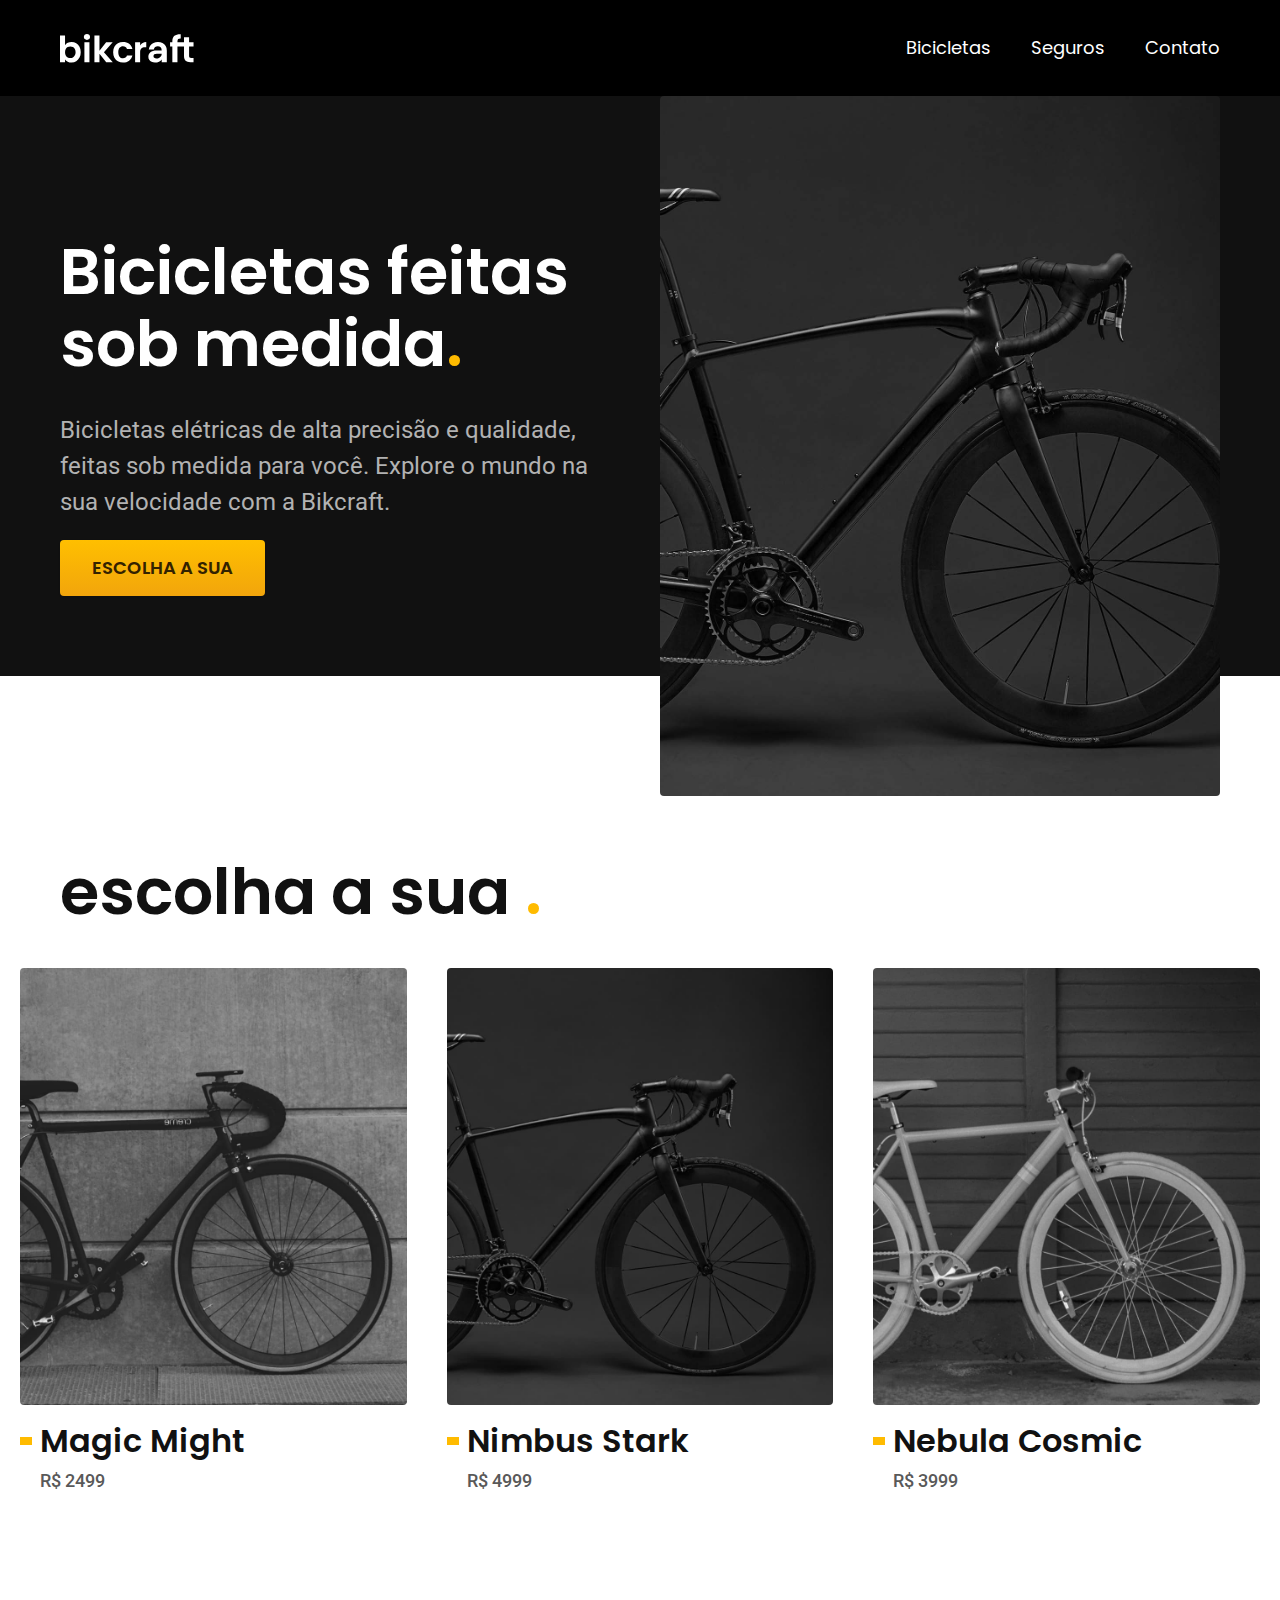
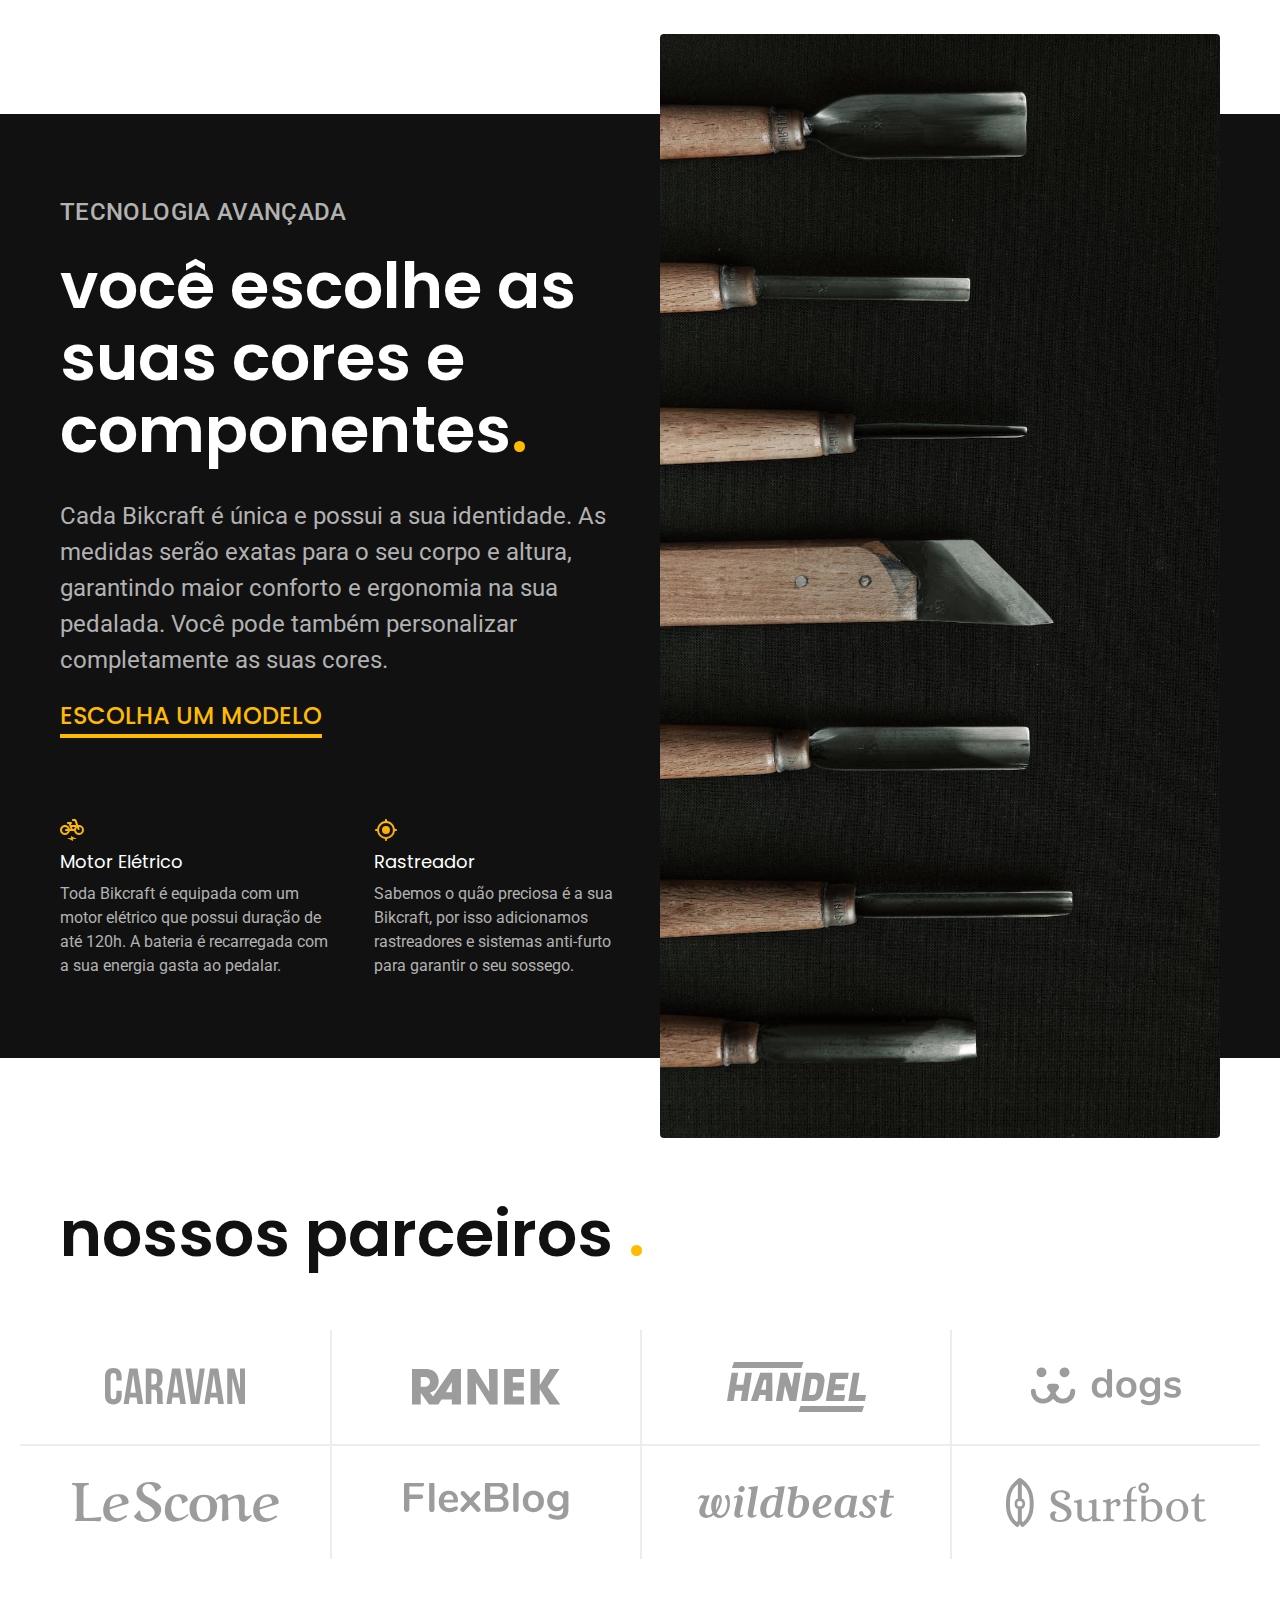
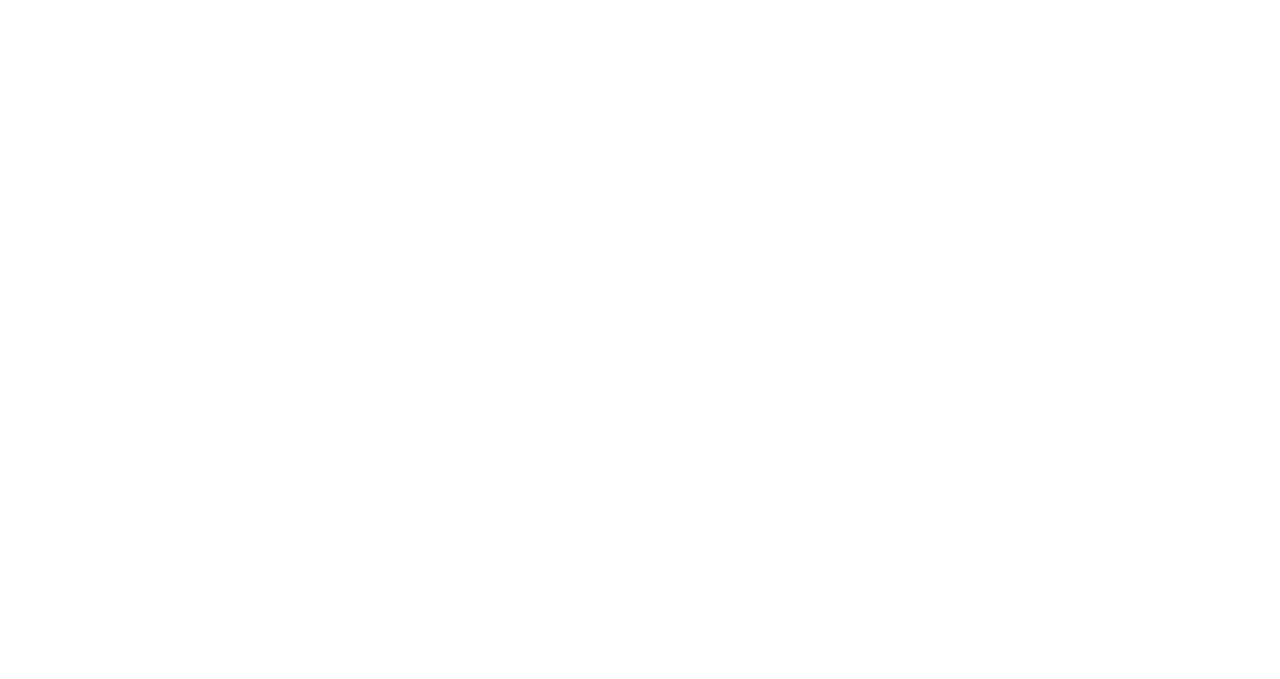
==== index.html @ a30a1815 "parceiros" ====
<!DOCTYPE html>
<html lang="pt-br">

<head>
  <meta charset="UTF-8">
  <meta http-equiv="X-UA-Compatible" content="IE=edge">
  <meta name="viewport" content="width=device-width, initial-scale=1.0">
  <meta name="description" content="Bicicletas elétricas de alta precisão e qualidade, feitas sob medida para você. Explore o mundo na sua velocidade com a Bikcraft.">
  <title>Bikcraft - Bicicletas Elétricas</title>

  <link rel="stylesheet" href="./css/style.css">

  <link rel="preconnect" href="https://fonts.googleapis.com">
  <link rel="preconnect" href="https://fonts.gstatic.com" crossorigin>
  <link href="https://fonts.googleapis.com/css2?family=Poppins:wght@400;600&family=Roboto:wght@400;500&display=swap" rel="stylesheet">
</head>

<body>
  <header class="header-bg">
    <div class="header container">
      <a href="./">
        <img src="./img/bikcraft.svg" alt="Bikcraft">
      </a>
      <nav arial-label="primaria">
        <ul class="header-menu font-1-m cor-c0">
          <li><a href="./bicicletas.html">Bicicletas</a></li>
          <li><a href="./seguros.html">Seguros</a></li>
          <li><a href="./contato.html">Contato</a></li>
        </ul>
      </nav>
    </div>
  </header>

  <main class="introducao-bg cor-c0">
    <div class="introducao container">
      <div class="introducao-conteudo">
        <h1 class="font-1-xxl">Bicicletas feitas sob medida<span class="cor-p1">.</span></h1>
        <p class="font-2-l cor-c5">Bicicletas elétricas de alta precisão e qualidade, feitas sob medida para você. Explore o mundo na sua velocidade com a Bikcraft.</p>
        <a class="botao" href="./bicicletas.html">Escolha a sua</a>
      </div>
      <div>
        <img src="./img/fotos/introducao.jpg" alt="Bicicleta preta elétrica">
      </div>
    </div>
  </main>

  <article class="bicicletas-lista">
    <h2 class="font-1-xxl container">escolha a sua <span class="cor-p1">.</span></h2>
    <ul>
      <li>
        <a href="./bicicletas/magic.html">
          <img src="./img/bicicletas/magic-home.jpg" alt="Bicicleta preta">
          <h3 class="font-1-xl">Magic Might</h3>
          <span class="font-2-m cor-c8">R$ 2499</span>
        </a>
      </li>

      <li>
        <a href="./bicicletas/magic.html">
          <img src="./img/bicicletas/nimbus-home.jpg" alt="Bicicleta preta">
          <h3 class="font-1-xl">Nimbus Stark</h3>
          <span class="font-2-m cor-c8">R$ 4999</span>
        </a>
      </li>

      <li>
        <a href="./bicicletas/magic.html">
          <img src="./img/bicicletas/nebula-home.jpg" alt="Bicicleta preta">
          <h3 class="font-1-xl">Nebula Cosmic</h3>
          <span class="font-2-m cor-c8">R$ 3999</span>
        </a>
      </li>
    </ul>
  </article>

  <article class="tecnologia-bg">
    <div class="tecnologia container">
      <div class="tecnologia-conteudo">
        <span class="font-2-l-b cor-c5">TECNOLOGIA AVANÇADA</span>
        <h2 class="font-1-xxl cor-c0">você escolhe as suas cores e componentes<span class="cor-p1">.</span></h2>
        <p class="font-2-l cor-c5">Cada Bikcraft é única e possui a sua identidade. As medidas serão exatas para o seu corpo e altura, garantindo maior conforto e ergonomia na sua pedalada. Você pode também personalizar completamente as suas cores.</p>
        <a class="link" href="./bicicletas.html">Escolha um modelo</a>

        <div class="tecnologia-vantagens">
          <div>
            <img src="./img/icones/eletrica.svg" alt="">
            <h3 class="font-1-m cor-c0">Motor Elétrico</h3>
            <p class="font-2-s cor-c5">Toda Bikcraft é equipada com um motor elétrico que possui duração de até 120h. A bateria é recarregada com a sua energia gasta ao pedalar.</p>
          </div>
          <div>
            <img src="./img/icones/rastreador.svg" alt="">
            <h3 class="font-1-m cor-c0">Rastreador</h3>
            <p class="font-2-s cor-c5">Sabemos o quão preciosa é a sua Bikcraft, por isso adicionamos rastreadores e sistemas anti-furto para garantir o seu sossego.</p>
          </div>
        </div>
      </div>

      <div class="tecnologia-imagem">
        <img src="./img/fotos/tecnologia.jpg" alt="">
      </div>
    </div>
  </article>

  <section class="parceiros" aria-label="parceiros">
    <h2 class="font-1-xxl container">nossos parceiros <span class="cor-p1">.</span></h2>

    <ul>
      <li><img src="./img/parceiros/caravan.svg" alt="Caravan"></li>
      <li><img src="./img/parceiros/ranek.svg" alt="ranek"></li>
      <li><img src="./img/parceiros/handel.svg" alt="handel"></li>
      <li><img src="./img/parceiros/dogs.svg" alt="dogs"></li>
      <li><img src="./img/parceiros/lescone.svg" alt="lescone"></li>
      <li><img src="./img/parceiros/flexblog.svg" alt="flexblog"></li>
      <li><img src="./img/parceiros/wildbeast.svg" alt="wildbeast"></li>
      <li><img src="./img/parceiros/surfbot.svg" alt="surfbot"></li>
    </ul>
  </section>
</body>

</html>
---- css/style.css ----
@import "./global/global.css";
@import "./utilidades/tipografia.css";
@import "./global/header.css";

/* Utilidades */
@import "./utilidades/cores.css";
@import "./utilidades/componentes.css";

/* Home */
@import "./home/introducao.css";
@import "./home/tecnologia.css";
@import "./home/parceiros.css";

/* Bicicletas */
@import "./bicicletas/bicicletas-lista.css";
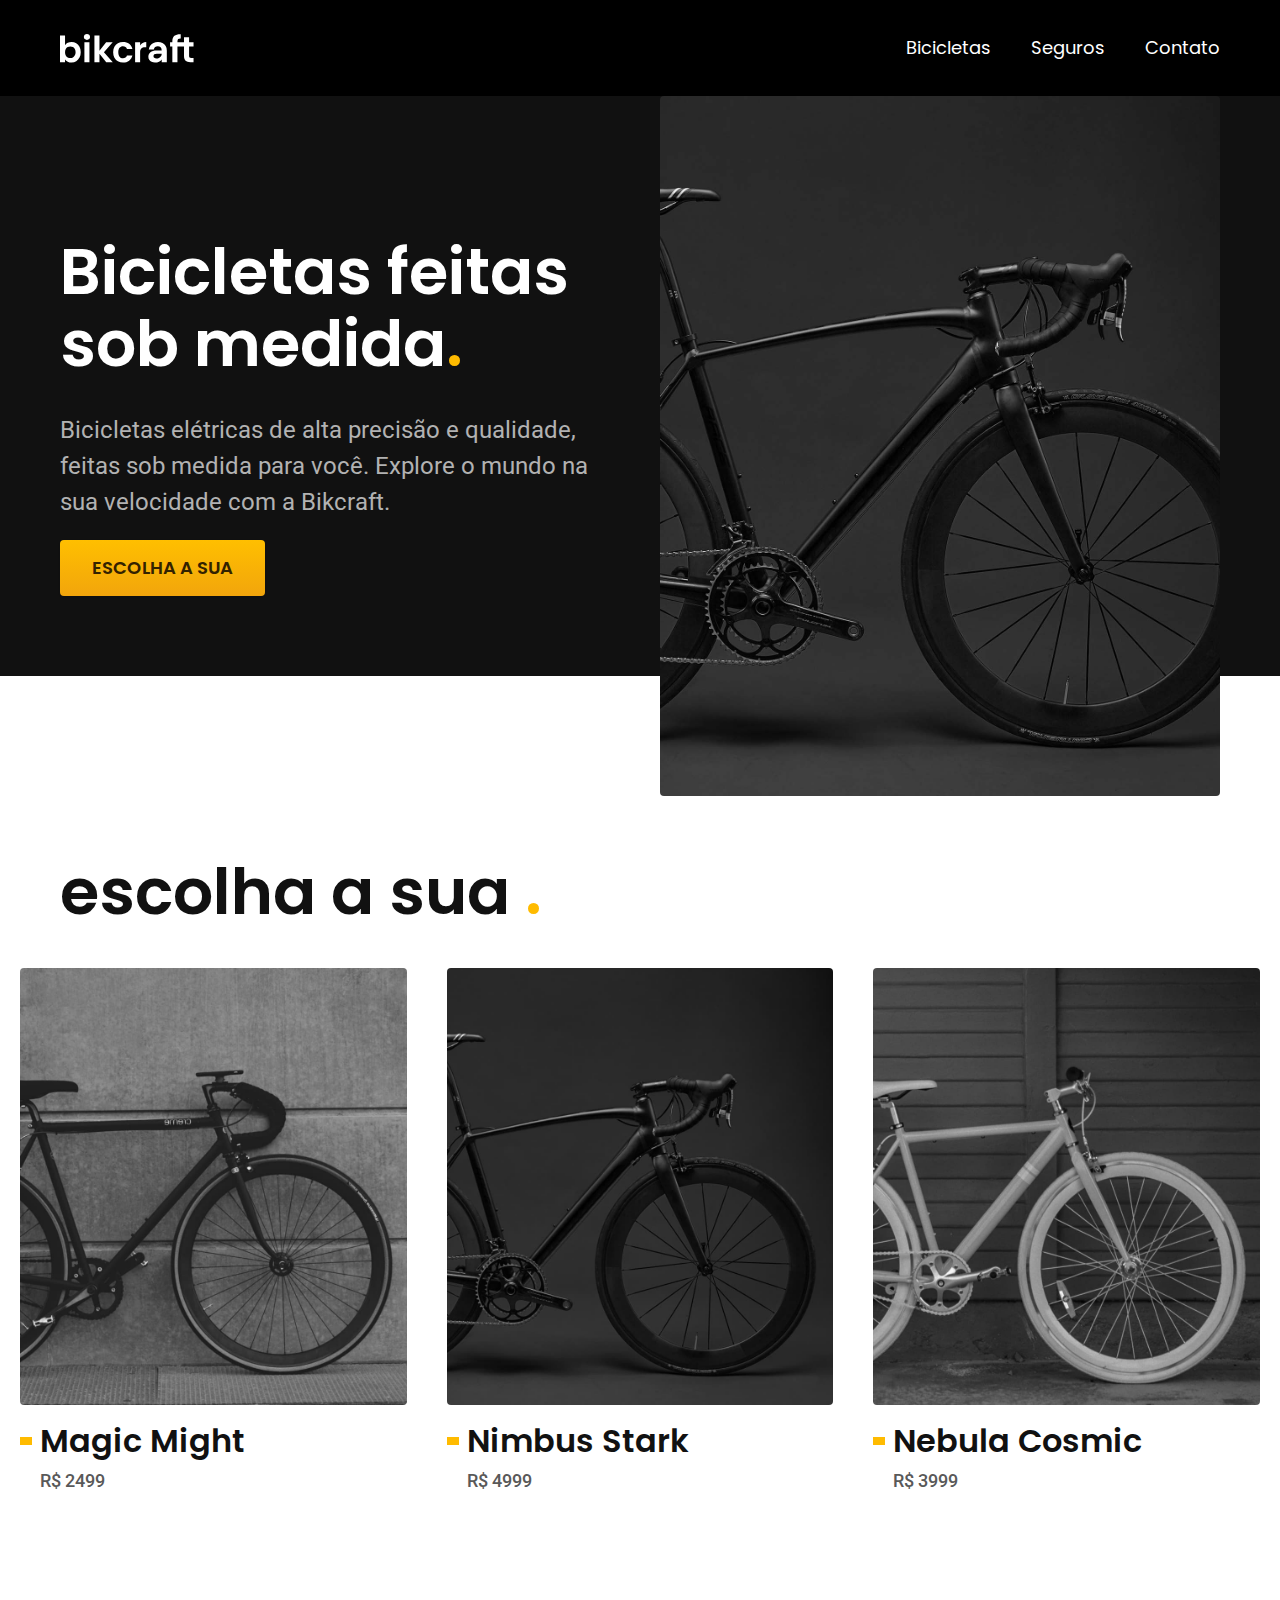
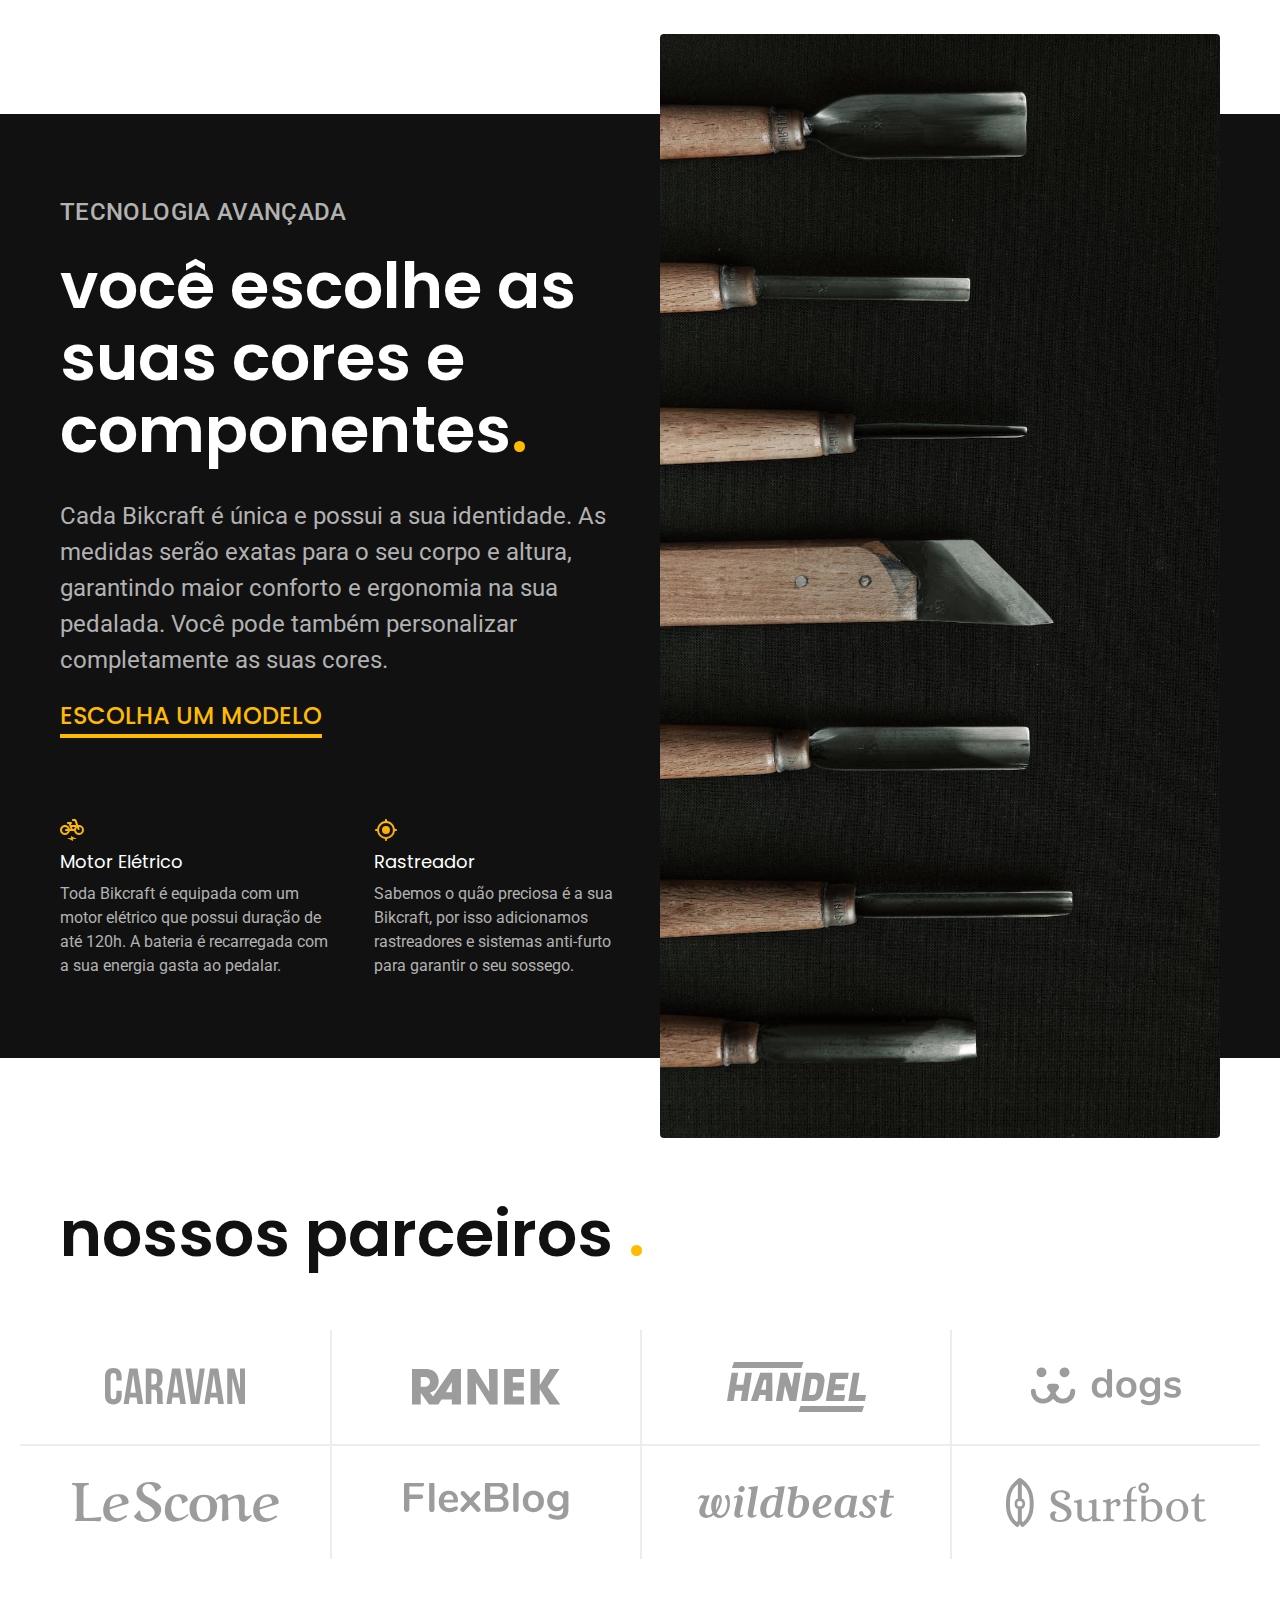
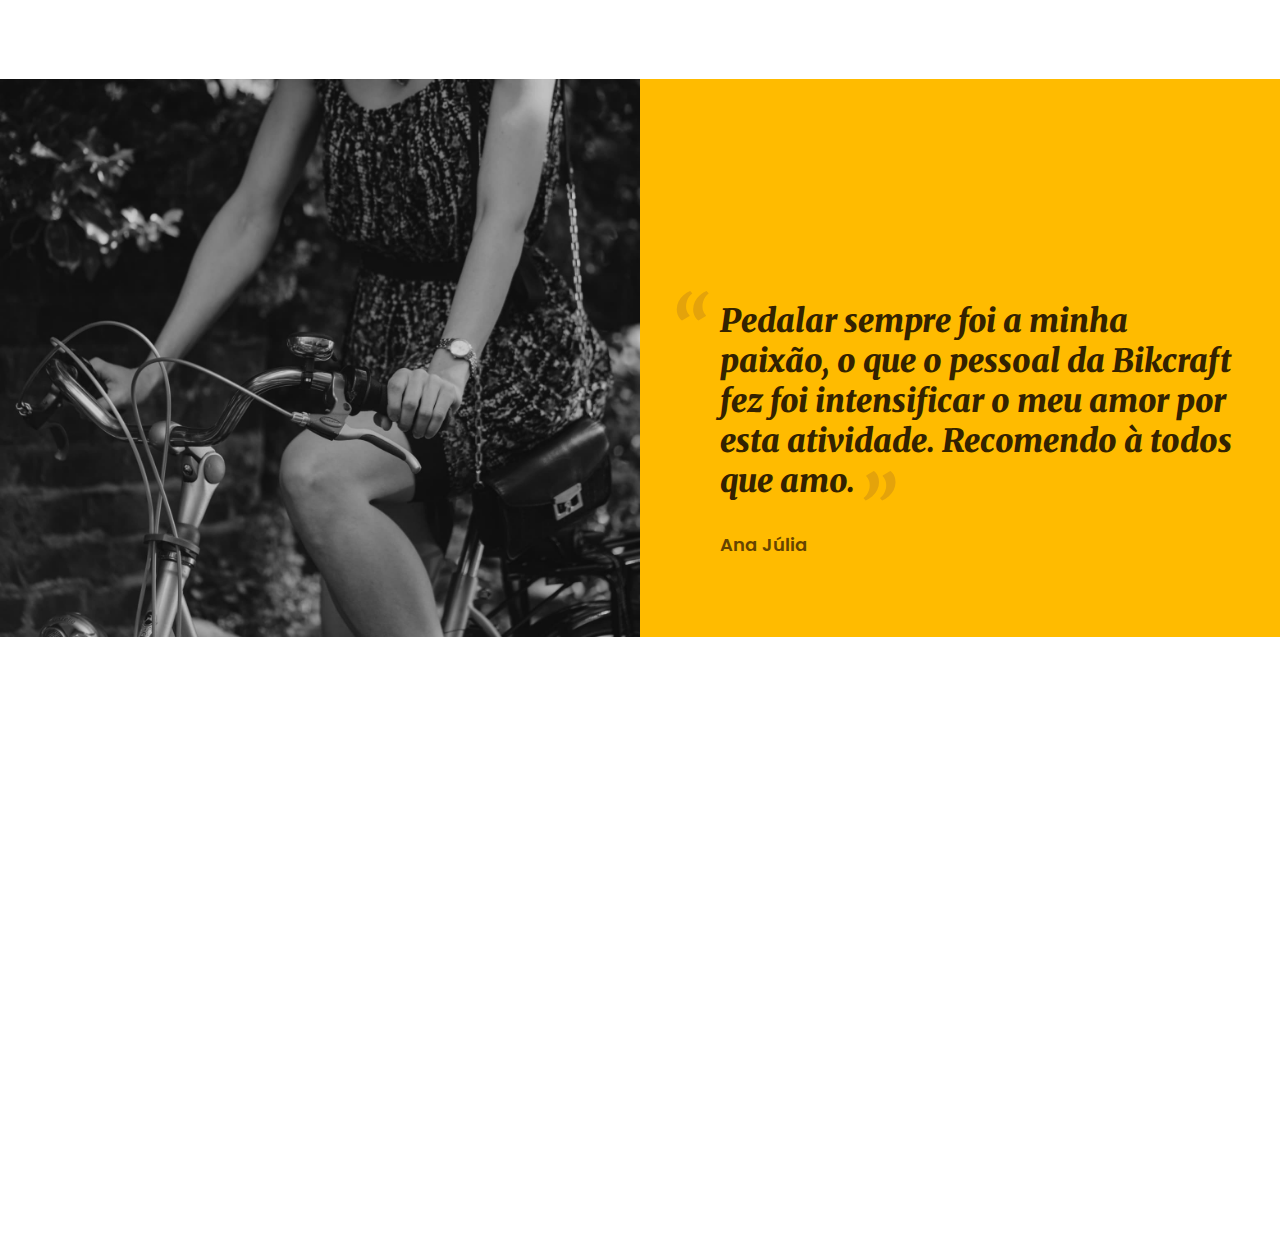
==== commit 4bd90c45: "depoimentos" ====
--- a/index.html
+++ b/index.html
@@ -12,7 +12,7 @@
 
   <link rel="preconnect" href="https://fonts.googleapis.com">
   <link rel="preconnect" href="https://fonts.gstatic.com" crossorigin>
-  <link href="https://fonts.googleapis.com/css2?family=Poppins:wght@400;600&family=Roboto:wght@400;500&display=swap" rel="stylesheet">
+  <link href="https://fonts.googleapis.com/css2?family=Merriweather:ital,wght@1,900&family=Poppins:wght@400;600&family=Roboto:wght@400;500&display=swap" rel="stylesheet">
 </head>
 
 <body>
@@ -115,6 +115,19 @@
       <li><img src="./img/parceiros/surfbot.svg" alt="surfbot"></li>
     </ul>
   </section>
+
+  <section class="depoimento" aria-label="depoimento">
+    <div>
+      <img src="./img/fotos/depoimento.jpg" alt=" Pessoa pedalando uma bicicleta Bikcraft">
+    </div>
+    <div class="depoimento-conteudo">
+      <blockquote class=" font-1-xl cor-p5">
+        <p>Pedalar sempre foi a minha paixão, o que o pessoal da Bikcraft fez foi intensificar o meu amor por esta atividade. Recomendo à todos que amo.</p>
+      </blockquote>
+      <span class="font-1-m-b cor-p4">Ana Júlia</span>
+    </div>
+
+  </section>
 </body>
 
 </html>--- a/css/style.css
+++ b/css/style.css
@@ -10,6 +10,7 @@
 @import "./home/introducao.css";
 @import "./home/tecnologia.css";
 @import "./home/parceiros.css";
+@import "./home/depoimento.css";
 
 /* Bicicletas */
 @import "./bicicletas/bicicletas-lista.css";
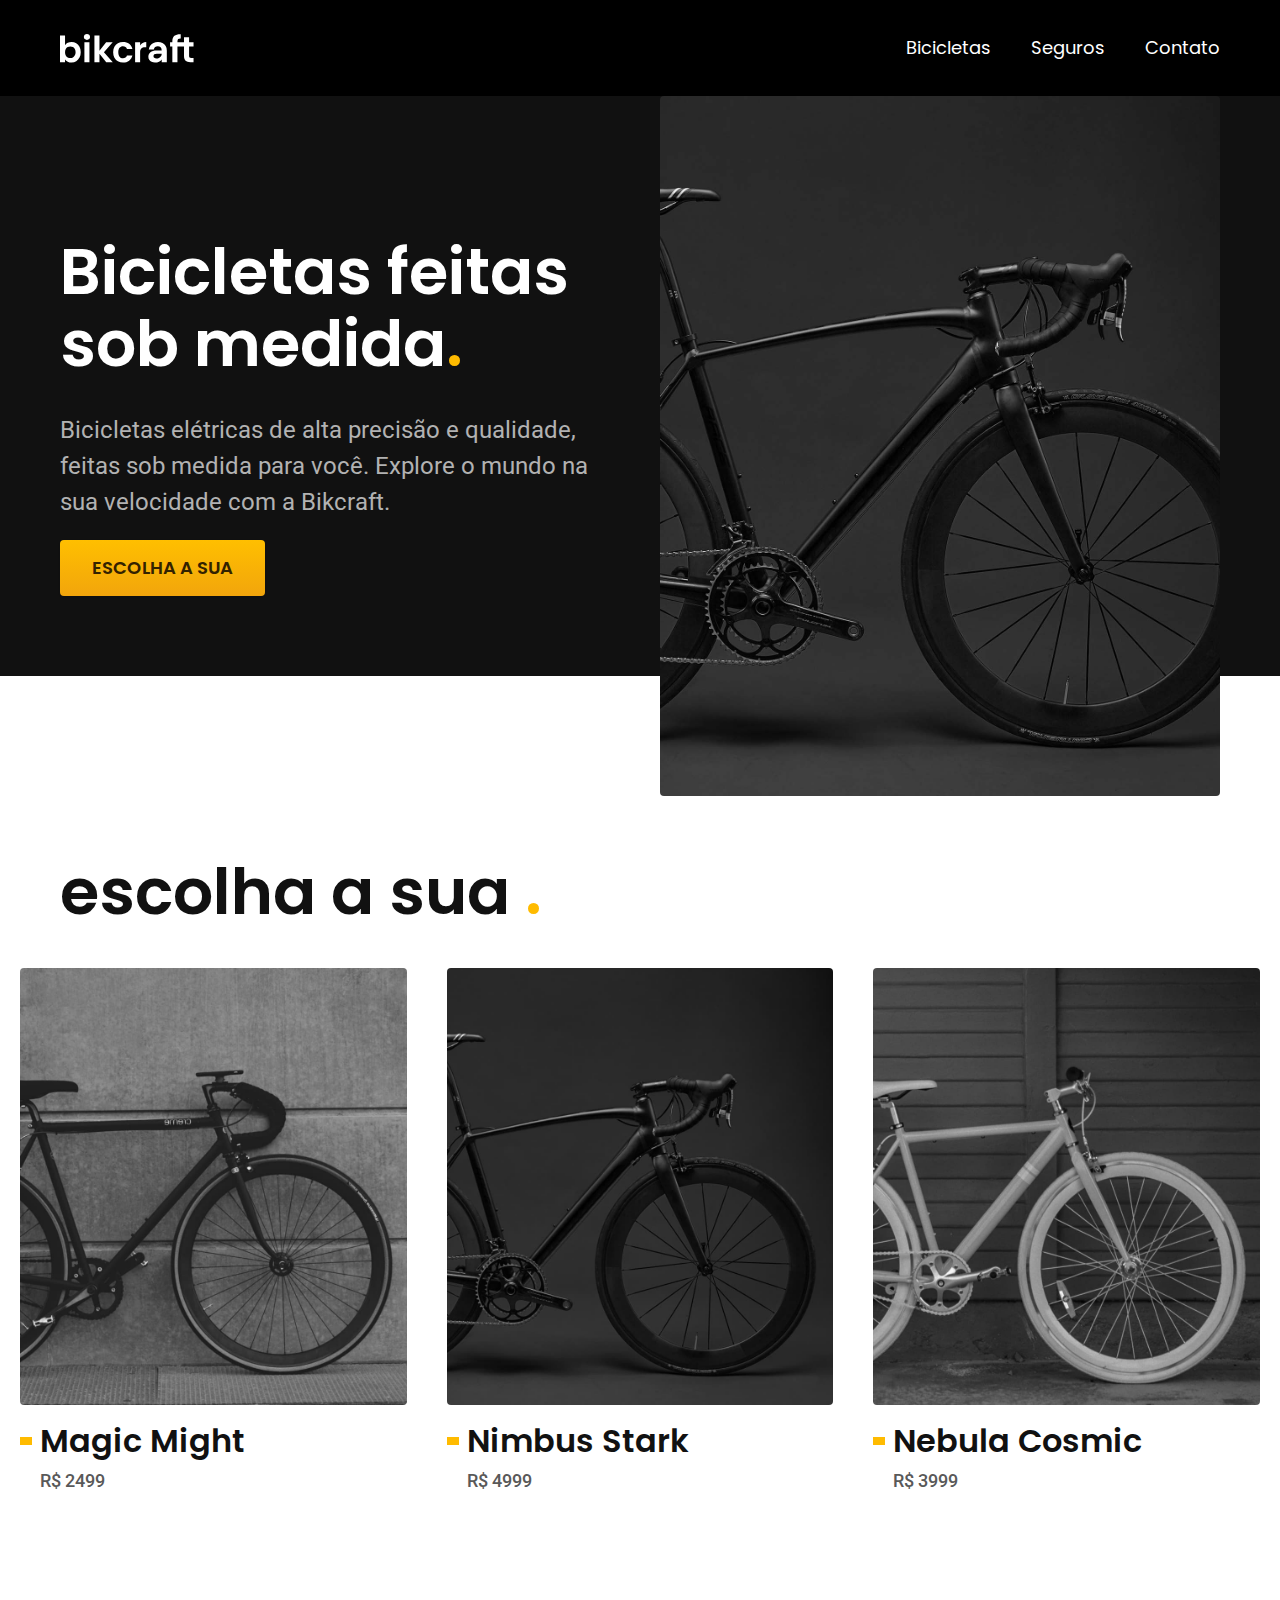
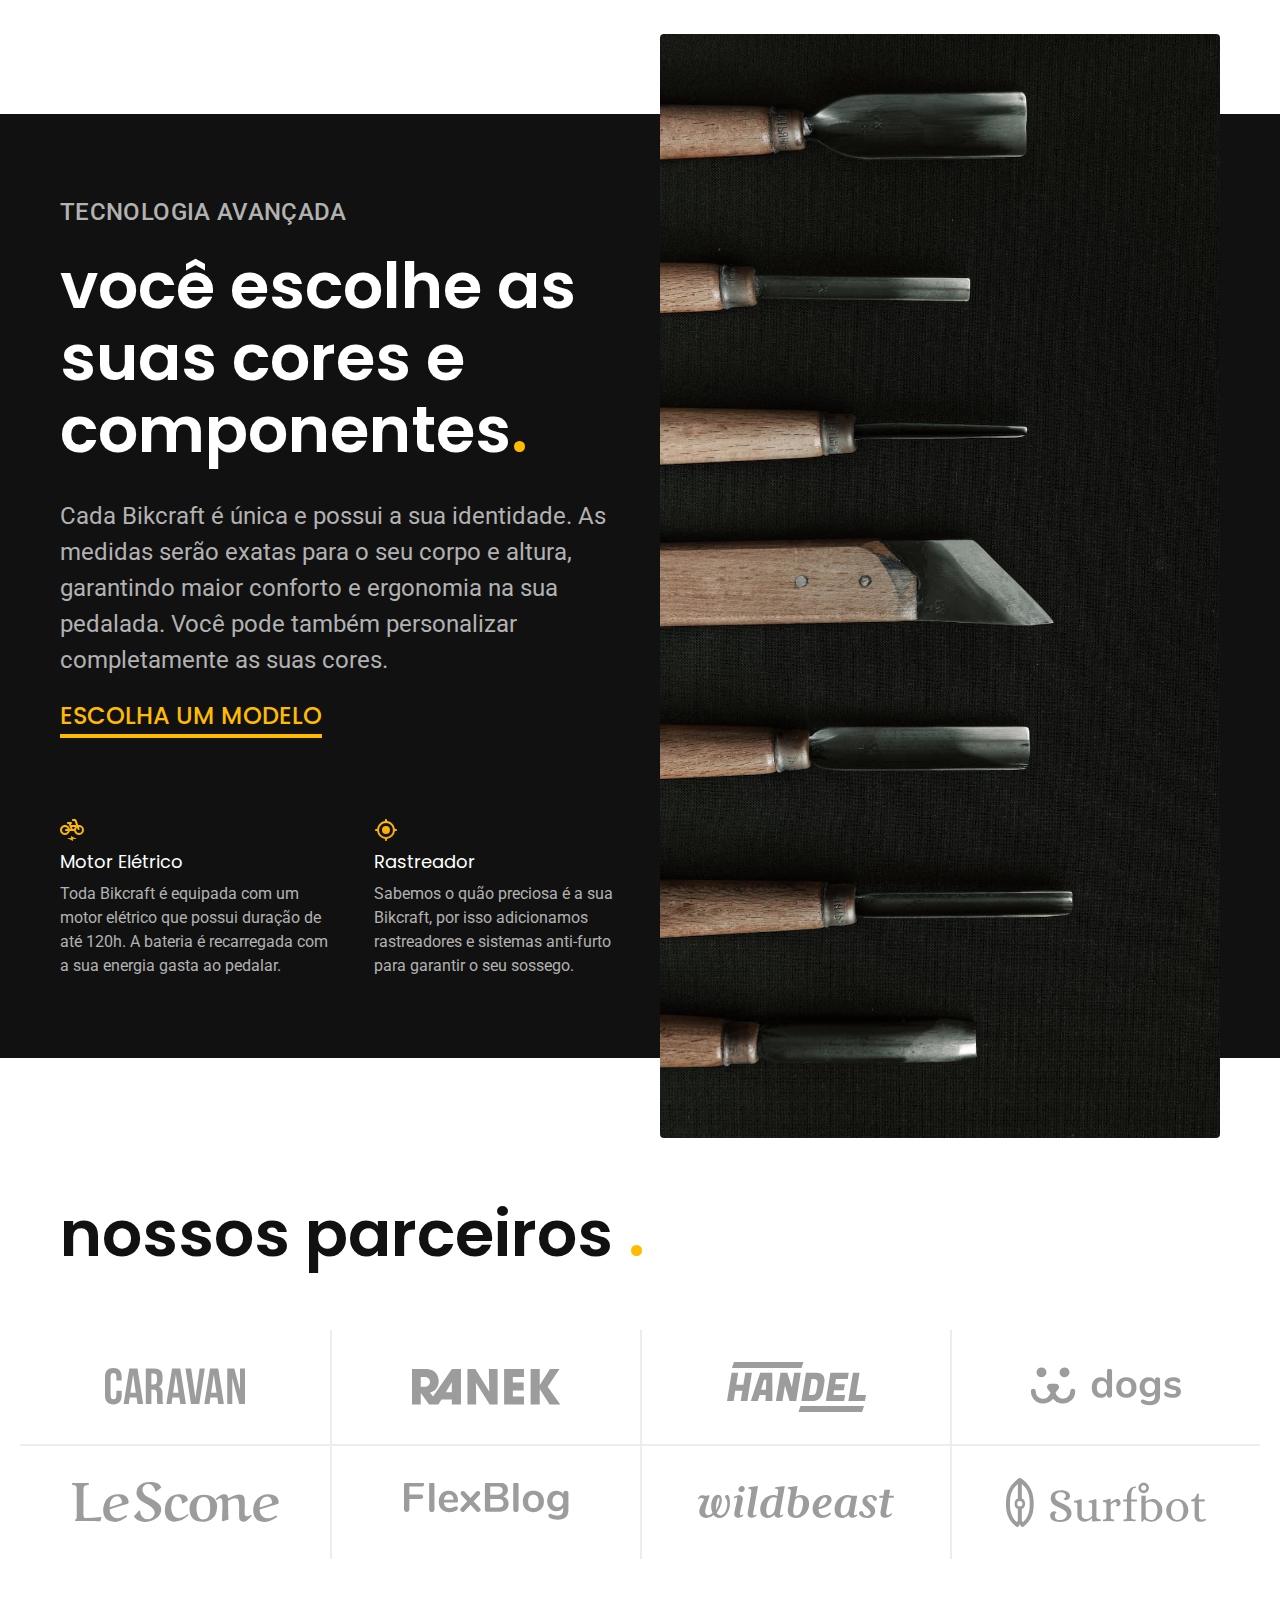
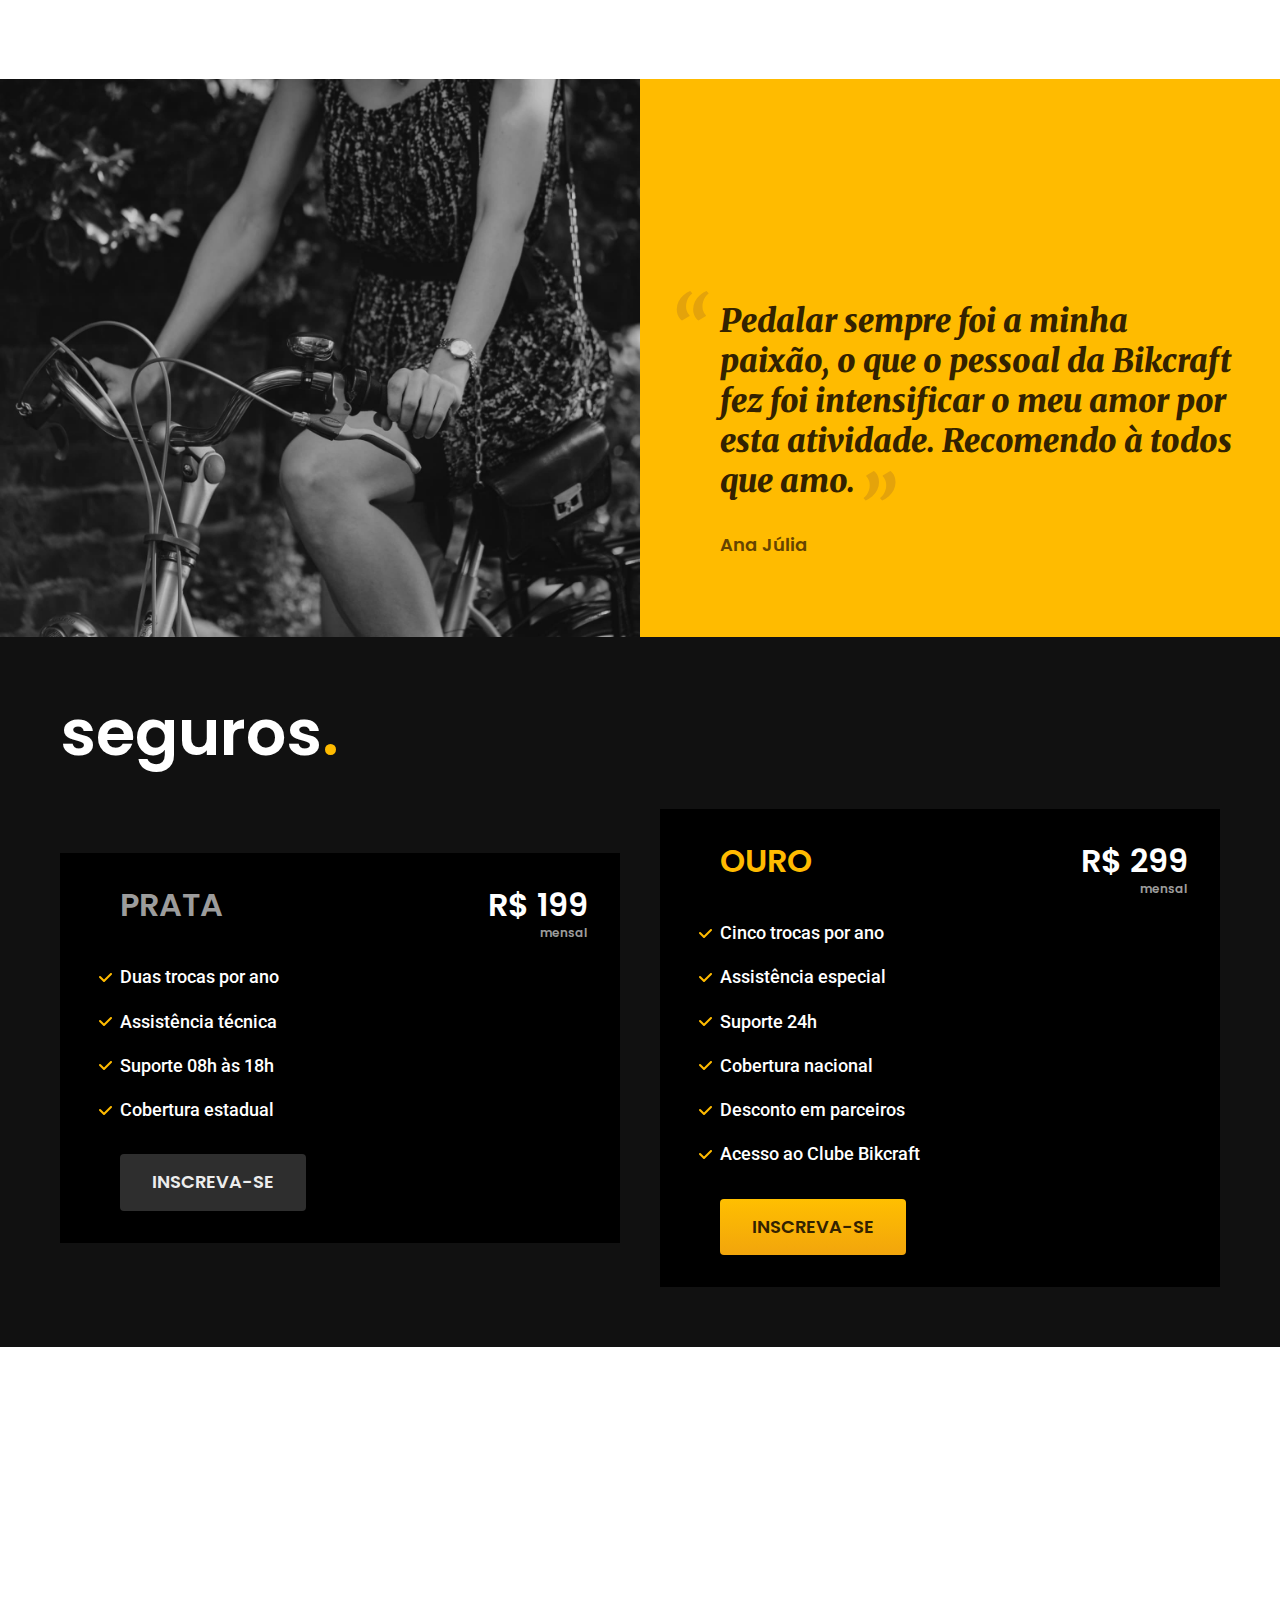
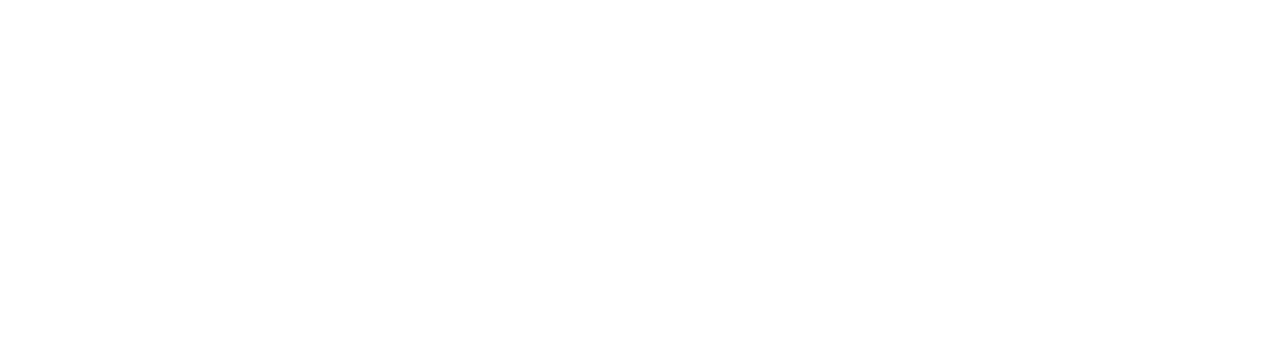
==== commit 33621b41: "seguros" ====
--- a/index.html
+++ b/index.html
@@ -126,8 +126,39 @@
       </blockquote>
       <span class="font-1-m-b cor-p4">Ana Júlia</span>
     </div>
+  </section>
 
-  </section>
+  <article class="seguros-bg">
+    <div class="seguros container">
+      <h2 class="font-1-xxl cor-c0">seguros<span class="cor-p1">.</span></h2>
+      <div class="seguros-item">
+        <h3 class="font-1-xl cor-c6">PRATA</h3>
+        <span class="font-1-xl cor-c0">R$ 199 <span class="font-1-xs cor-c6">mensal</span></span>
+        <ul class="font-2-m cor-c0">
+          <li>Duas trocas por ano</li>
+          <li>Assistência técnica</li>
+          <li>Suporte 08h às 18h</li>
+          <li>Cobertura estadual</li>
+        </ul>
+        <a class="botao secundario" href="./orcamento.html">Inscreva-se</a>
+      </div>
+
+      <div class="seguros-item">
+        <h3 class="font-1-xl cor-p1">OURO</h3>
+        <span class="font-1-xl cor-c0">R$ 299 <span class="font-1-xs cor-c6">mensal</span></span>
+        <ul class="font-2-m cor-c0">
+          <li>Cinco trocas por ano</li>
+          <li>Assistência especial</li>
+          <li>Suporte 24h</li>
+          <li>Cobertura nacional</li>
+          <li>Desconto em parceiros</li>
+          <li>Acesso ao Clube Bikcraft</li>
+        </ul>
+        <a class="botao" href="./orcamento.html">Inscreva-se</a>
+      </div>
+    </div>
+
+  </article>
 </body>
 
 </html>--- a/css/style.css
+++ b/css/style.css
@@ -14,3 +14,6 @@
 
 /* Bicicletas */
 @import "./bicicletas/bicicletas-lista.css";
+
+/* Seguros */
+@import "./seguros/seguros.css";
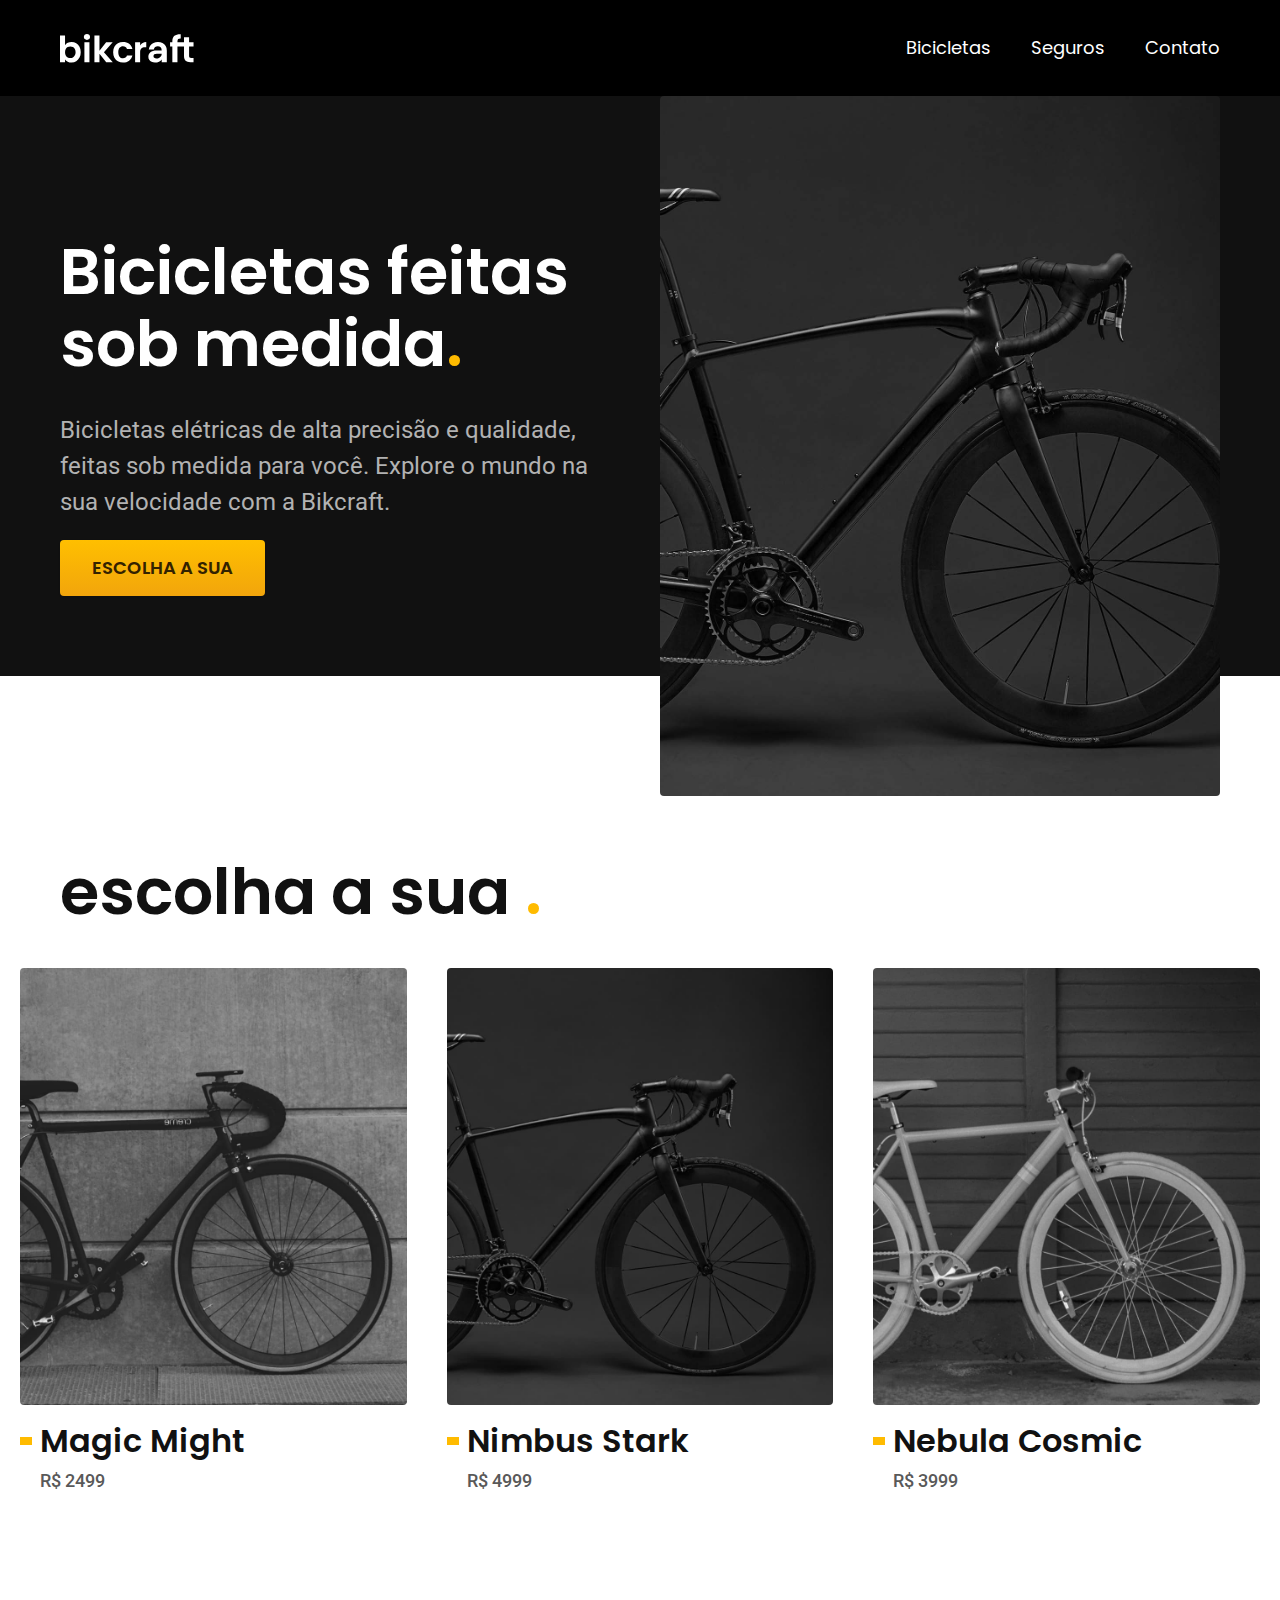
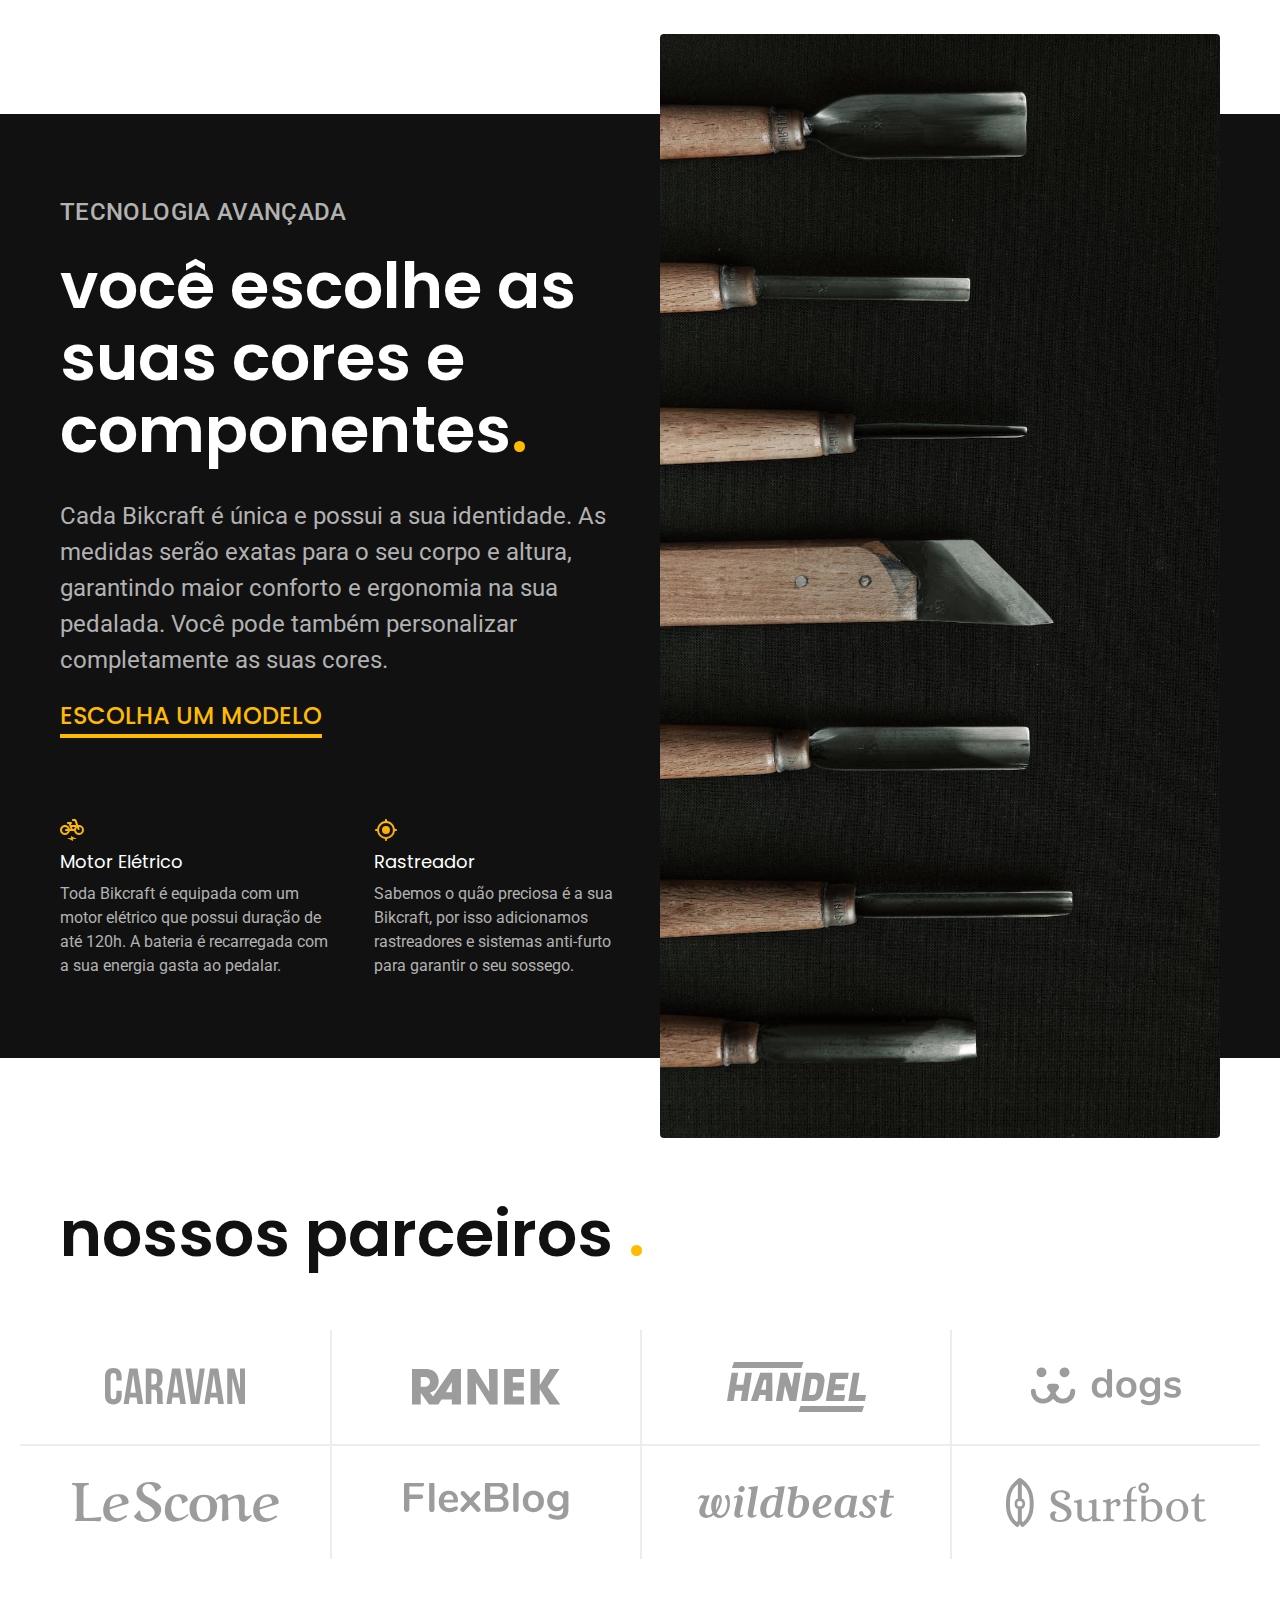
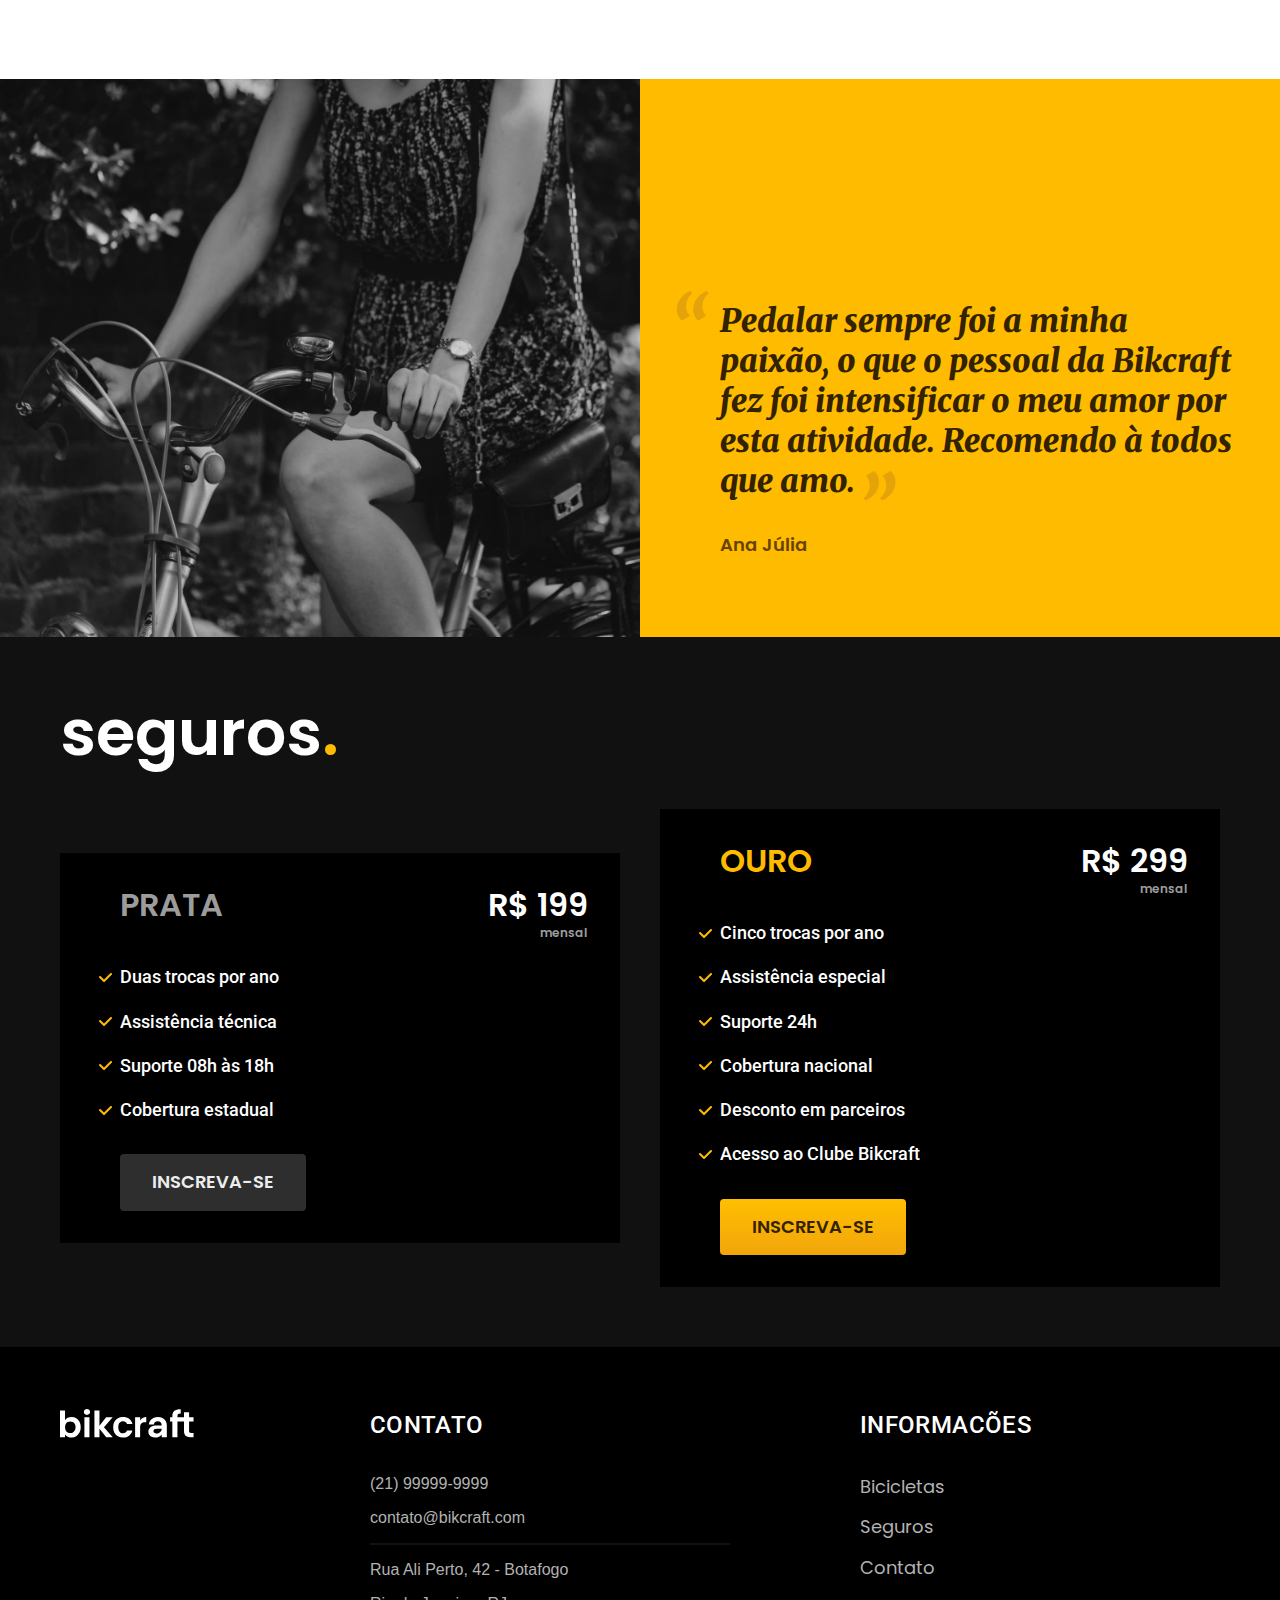
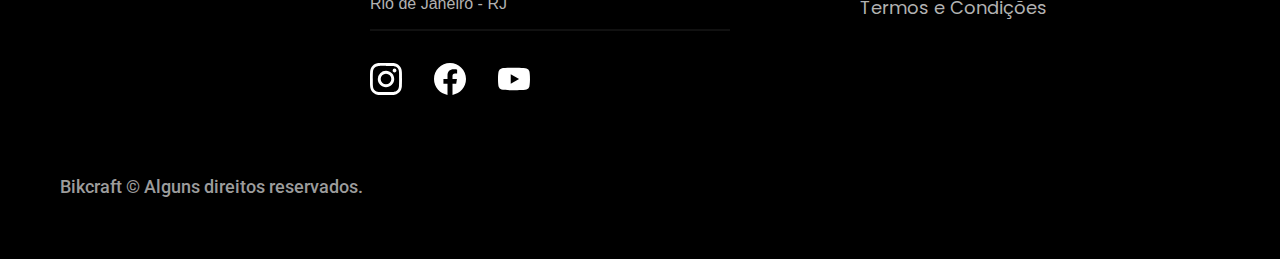
==== commit aaa90905: "footer" ====
--- a/index.html
+++ b/index.html
@@ -157,8 +157,46 @@
         <a class="botao" href="./orcamento.html">Inscreva-se</a>
       </div>
     </div>
-
   </article>
+
+  <footer class="footer-bg">
+    <div class="footer container">
+      <img src="./img/bikcraft.svg" alt="Bikcraft">
+      <div class="footer-contato">
+        <h3 class="font-2-l-b cor-c0">Contato</h3>
+        <ul class="font-2m cor-c5">
+          <li><a href="tel:+5521999999999">(21) 99999-9999</a></li>
+          <li><a href="mailto:contato@bikcraft.com">contato@bikcraft.com</a></li>
+          <li>Rua Ali Perto, 42 - Botafogo</li>
+          <li>Rio de Janeiro - RJ</li>
+        </ul>
+        <div class="footer-redes">
+          <a href="./">
+            <img src="./img/redes/instagram.svg" alt="">
+          </a>
+          <a href="./">
+            <img src="./img/redes/facebook.svg" alt="">
+          </a>
+          <a href="./">
+            <img src="./img/redes/youtube.svg" alt="">
+          </a>
+        </div>
+      </div>
+      <div class="footer-informacoes">
+        <h3 class="font-2-l-b cor-c0">informacões</h3>
+        <nav>
+          <ul class="font-1-m cor-c5">
+            <li><a href="./bicicletas.html">Bicicletas</a></li>
+            <li><a href="./seguros.html">Seguros</a></li>
+            <li><a href="./contato.html">Contato</a></li>
+            <li><a href="./termos.html">Termos e Condições</a></li>
+          </ul>
+        </nav>
+
+      </div>
+      <p class="footer-copy font-2-m cor-c6">Bikcraft © Alguns direitos reservados.</p>
+    </div>
+  </footer>
 </body>
 
 </html>--- a/css/style.css
+++ b/css/style.css
@@ -1,6 +1,7 @@
 @import "./global/global.css";
 @import "./utilidades/tipografia.css";
 @import "./global/header.css";
+@import "./global/footer.css";
 
 /* Utilidades */
 @import "./utilidades/cores.css";
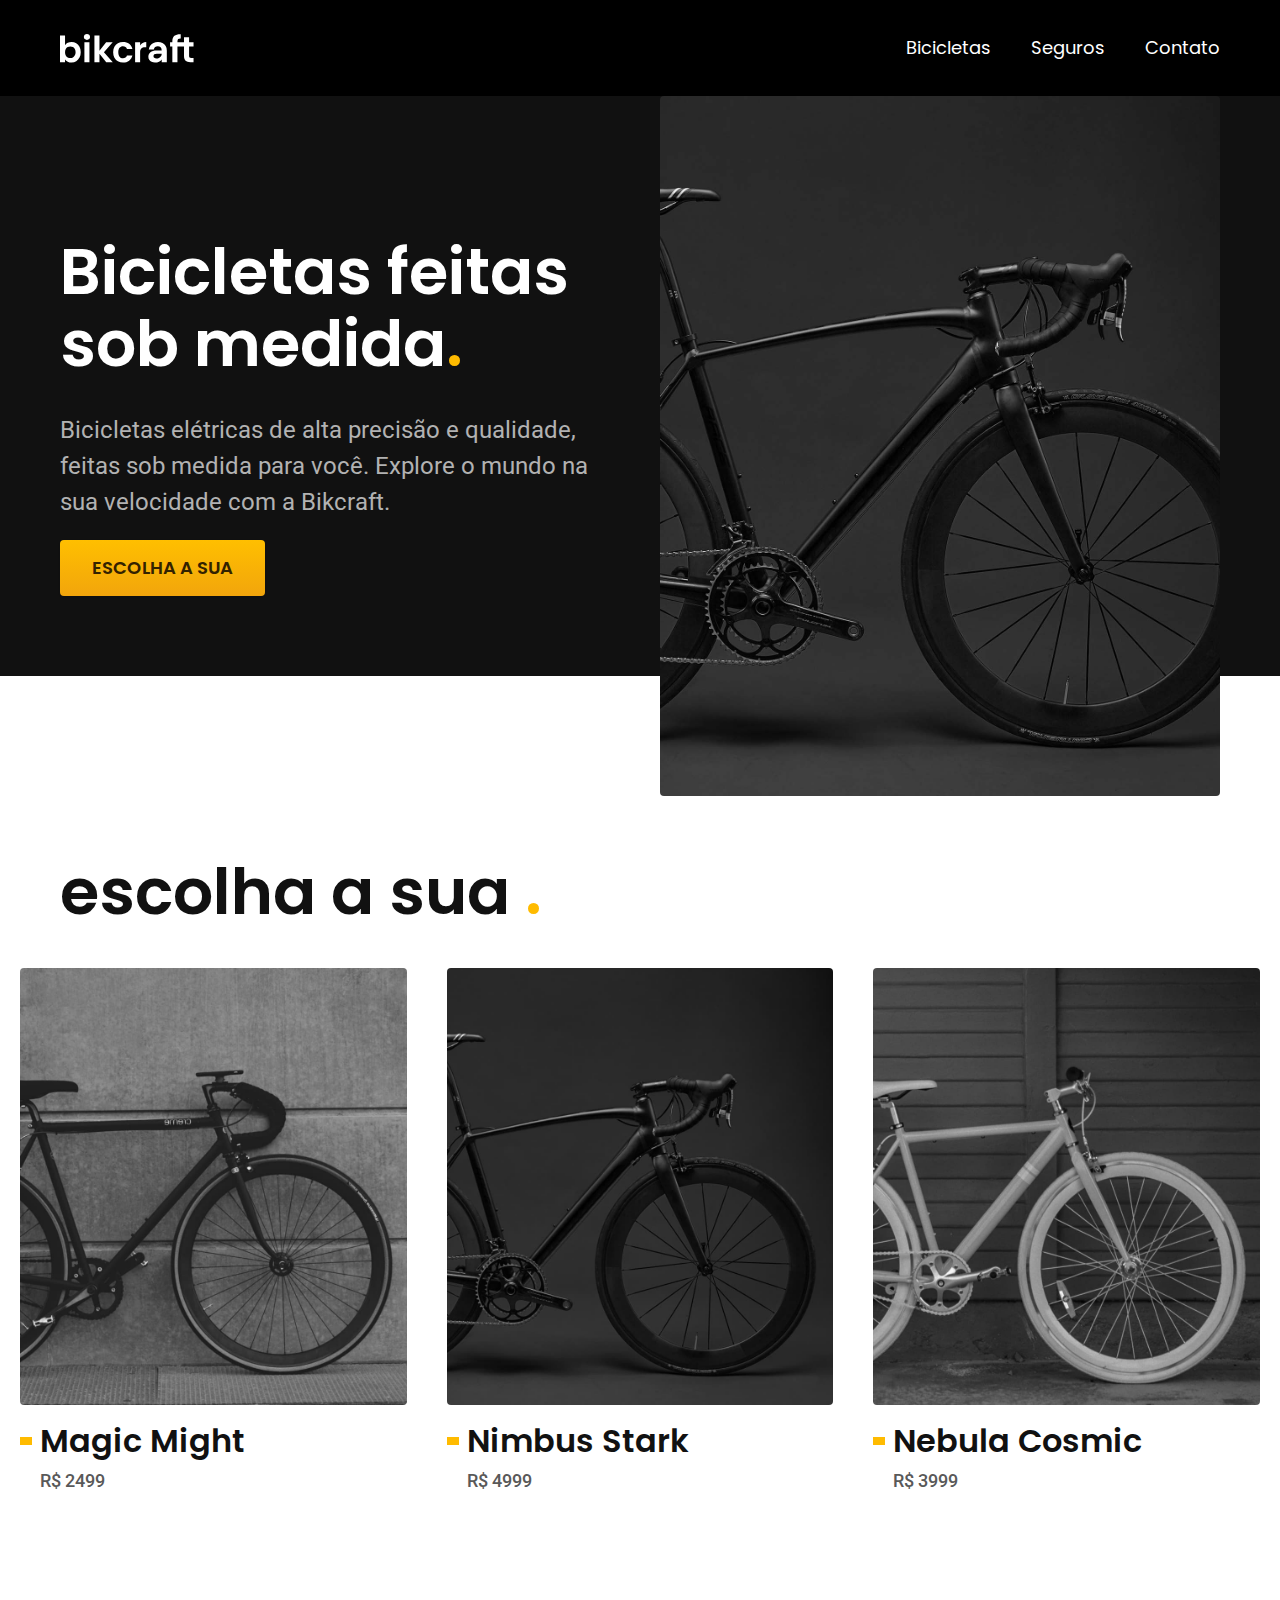
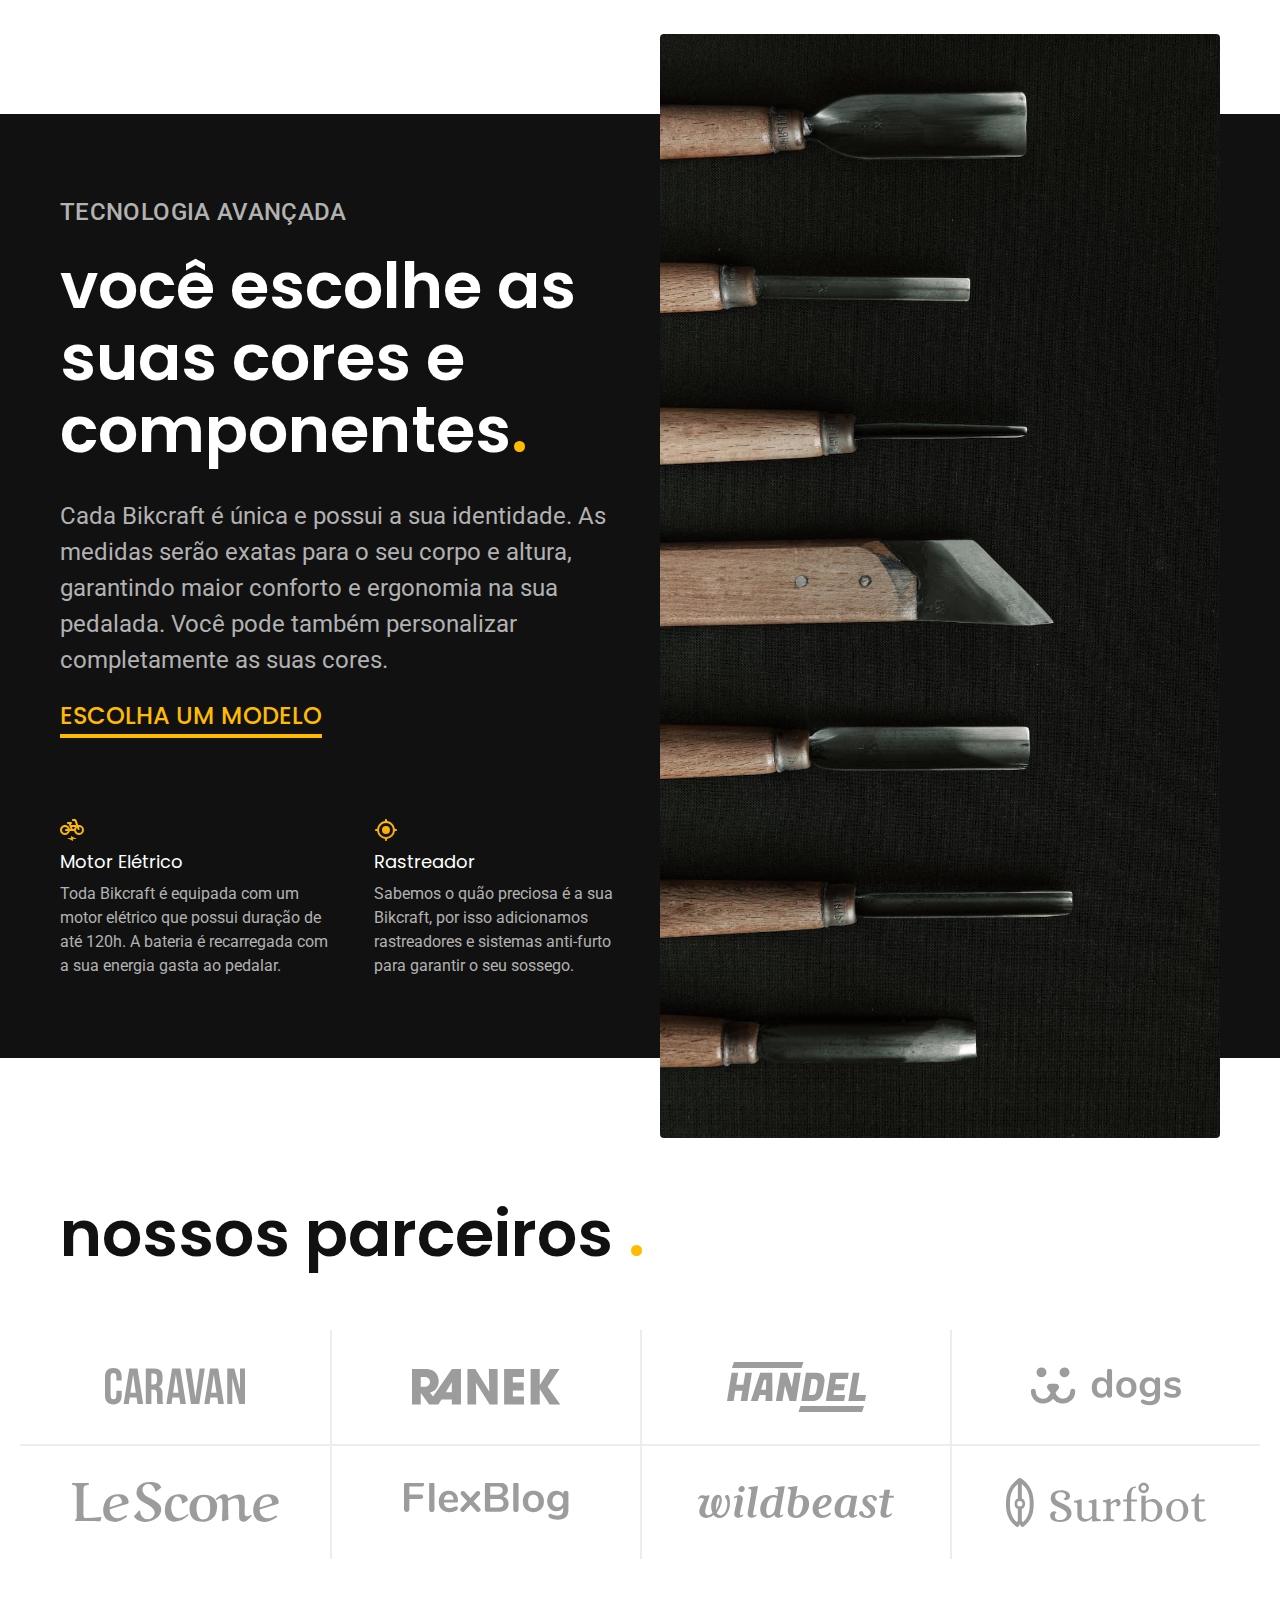
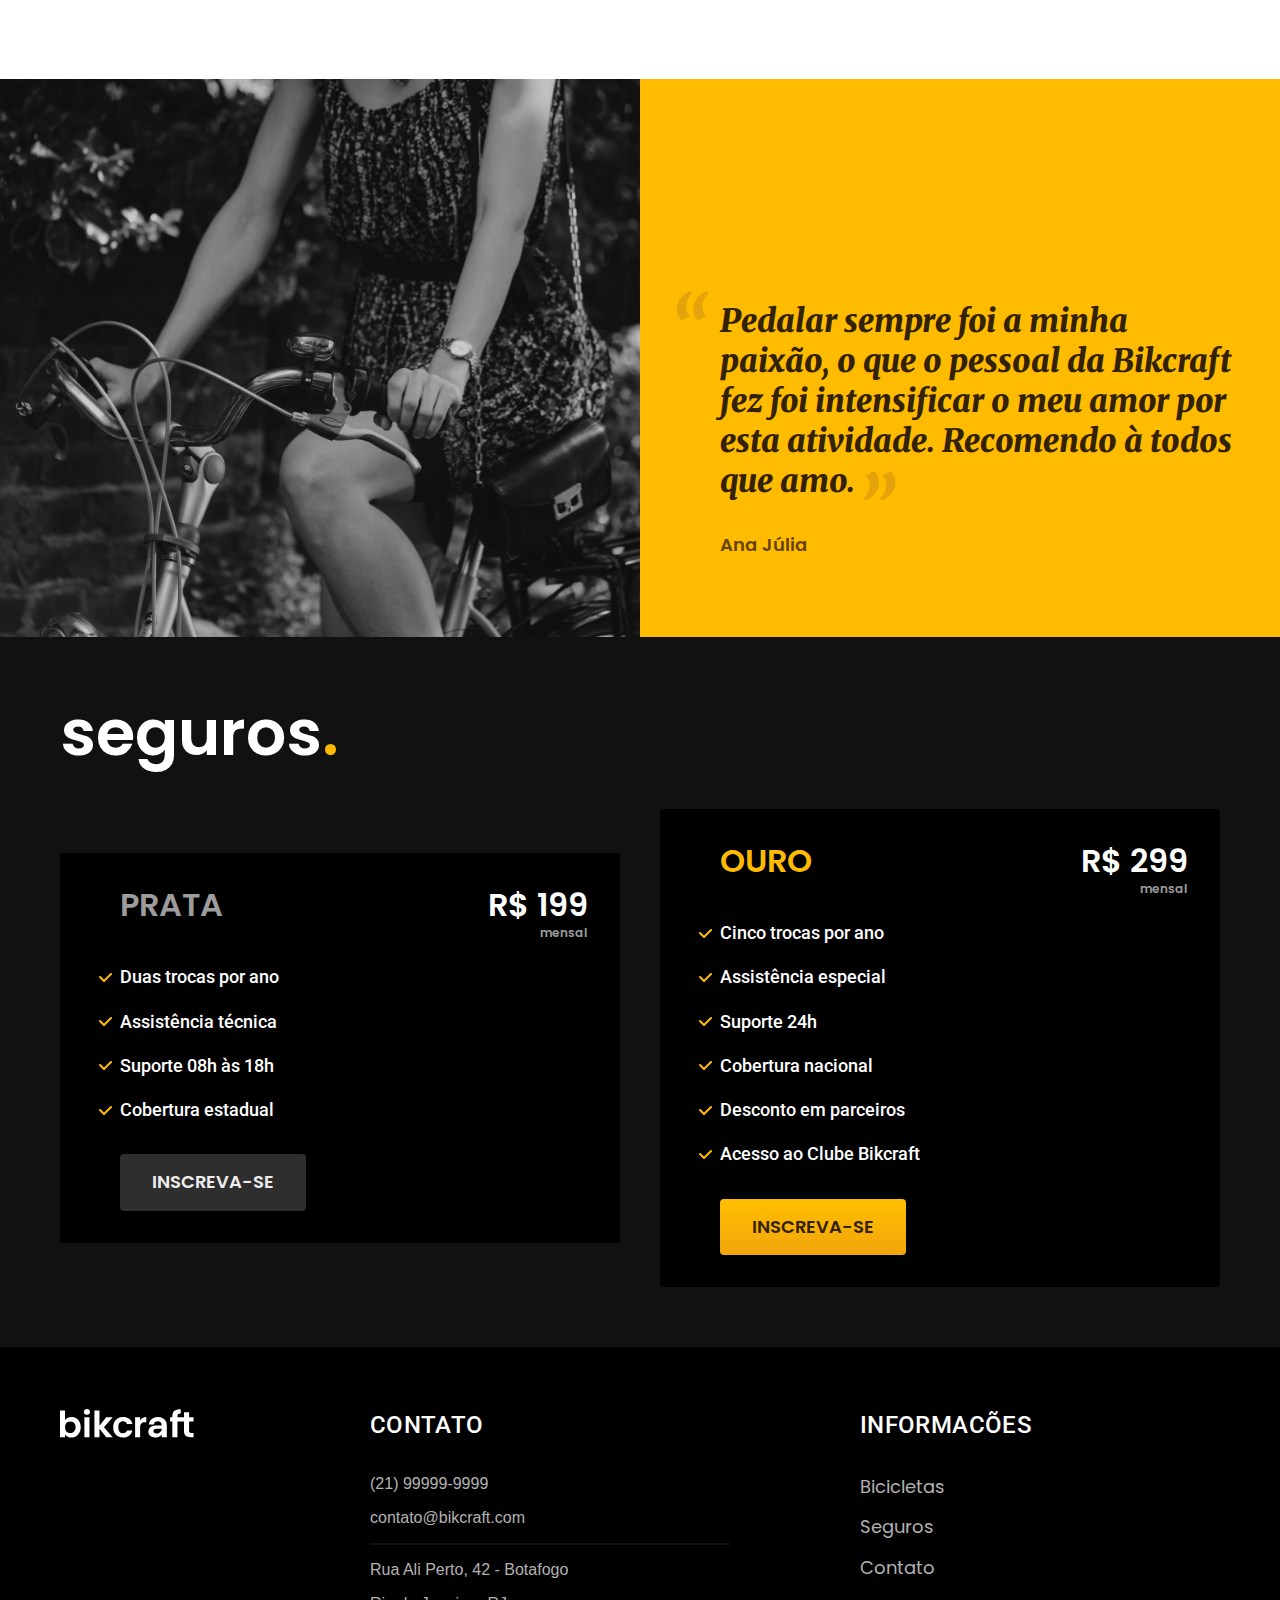
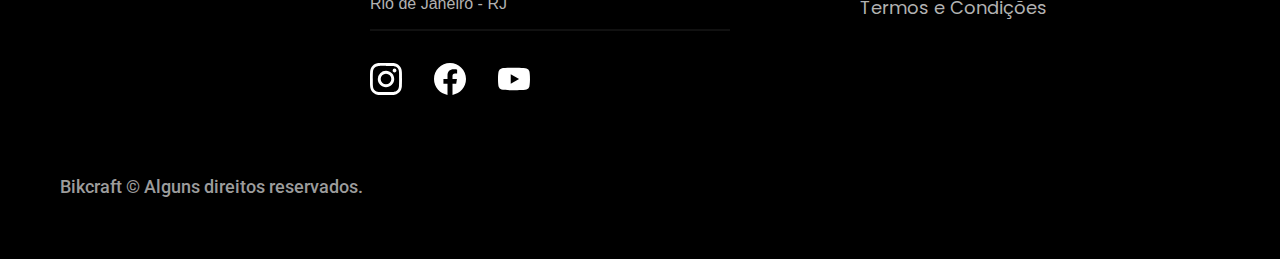
==== commit 3881eceb: "bicicletas" ====
--- a/index.html
+++ b/index.html
@@ -64,7 +64,7 @@
       </li>
 
       <li>
-        <a href="./bicicletas/magic.html">
+        <a href="./bicicletas/nebula.html">
           <img src="./img/bicicletas/nebula-home.jpg" alt="Bicicleta preta">
           <h3 class="font-1-xl">Nebula Cosmic</h3>
           <span class="font-2-m cor-c8">R$ 3999</span>
--- a/css/style.css
+++ b/css/style.css
@@ -15,6 +15,16 @@
 
 /* Bicicletas */
 @import "./bicicletas/bicicletas-lista.css";
+@import "./bicicletas/bicicletas.css";
+
+/* Bicicleta */
+@import "./bicicleta/bicicleta.css";
+@import "./bicicleta/seguro.css";
 
 /* Seguros */
 @import "./seguros/seguros.css";
+@import "./seguros/vantagens.css";
+@import "./seguros/perguntas.css";
+
+/* Termos */
+@import "./termos/termos.css";
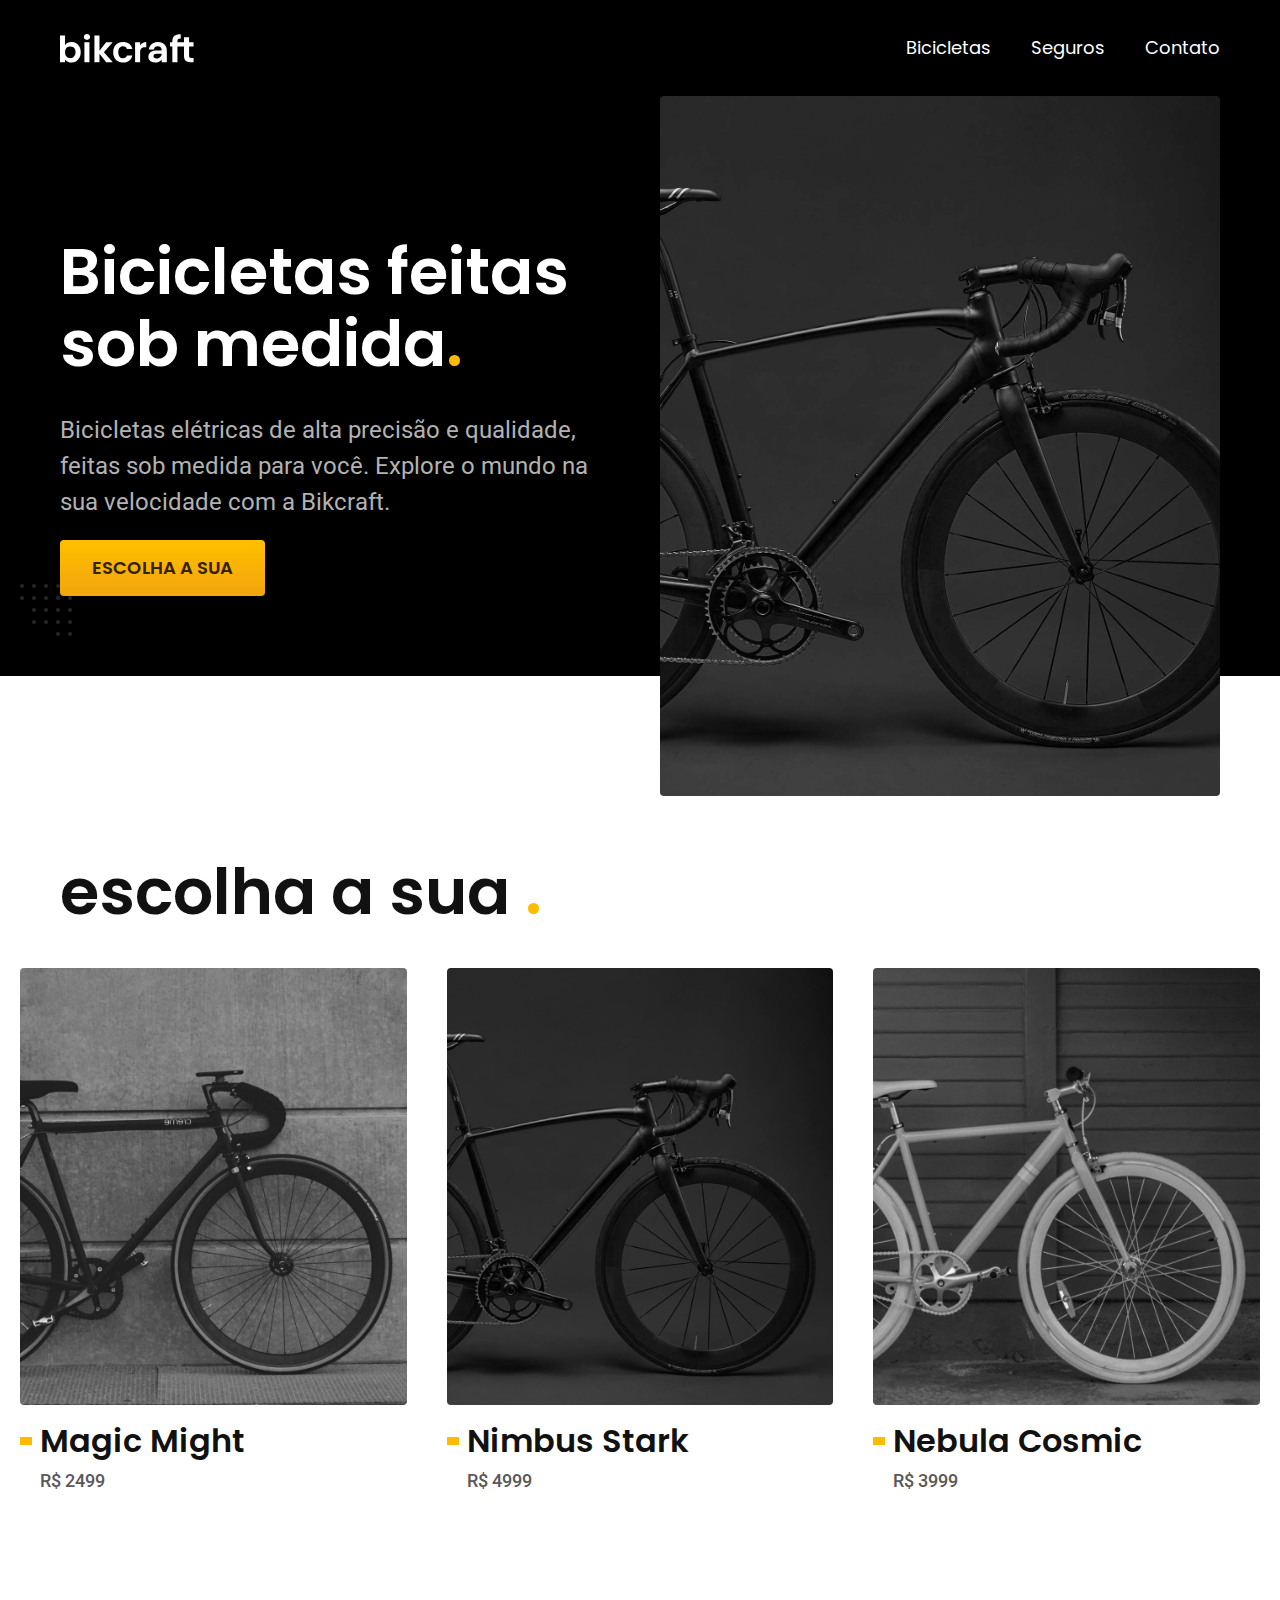
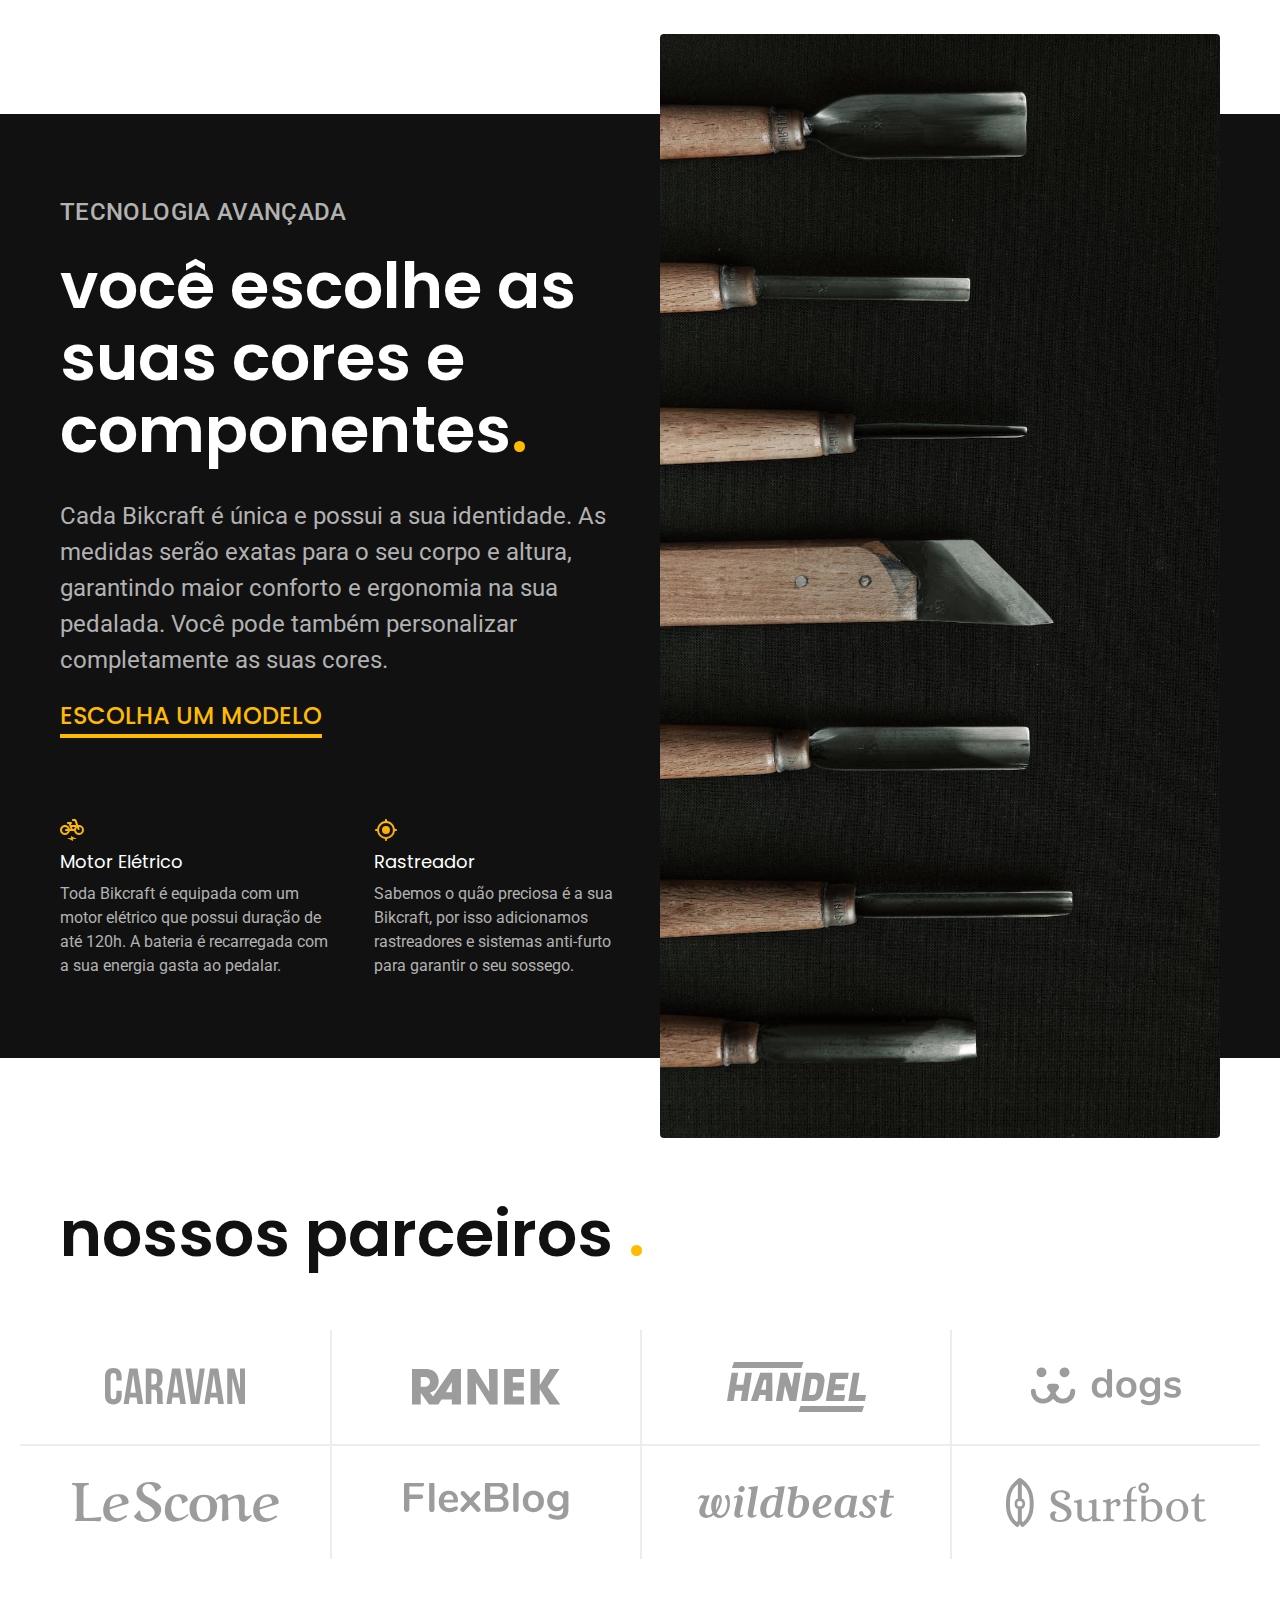
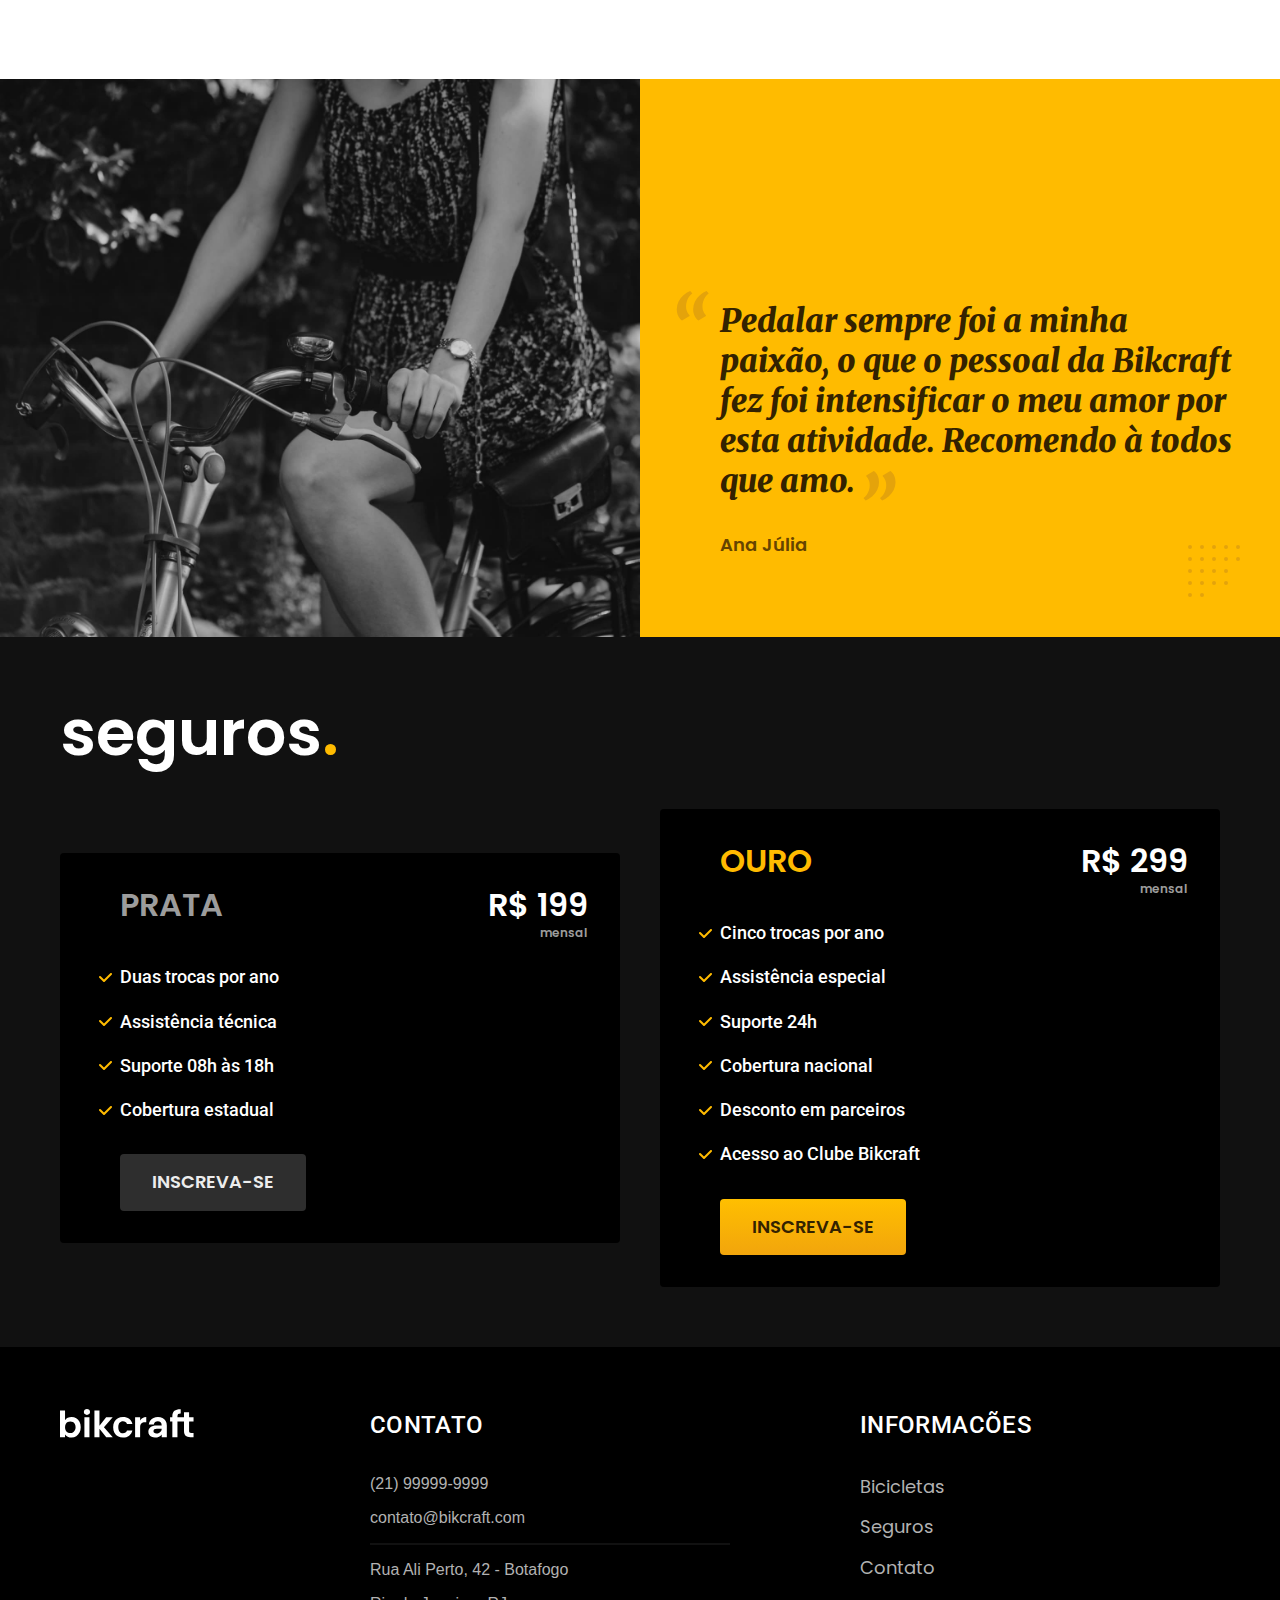
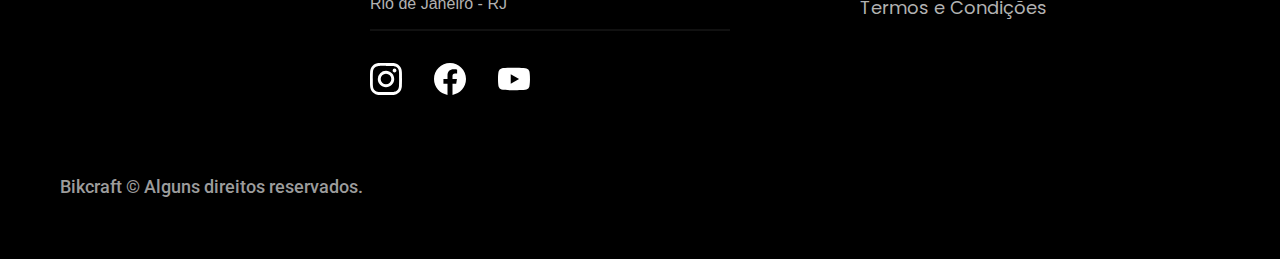
==== commit 379d7e83: "menu-ativo" ====
--- a/index.html
+++ b/index.html
@@ -8,6 +8,7 @@
   <meta name="description" content="Bicicletas elétricas de alta precisão e qualidade, feitas sob medida para você. Explore o mundo na sua velocidade com a Bikcraft.">
   <title>Bikcraft - Bicicletas Elétricas</title>
 
+  <link rel="preload" href="./css/style.css" as="style">
   <link rel="stylesheet" href="./css/style.css">
 
   <link rel="preconnect" href="https://fonts.googleapis.com">
@@ -19,7 +20,7 @@
   <header class="header-bg">
     <div class="header container">
       <a href="./">
-        <img src="./img/bikcraft.svg" alt="Bikcraft">
+        <img src="./img/bikcraft.svg" width="136" height="32" alt="Bikcraft">
       </a>
       <nav arial-label="primaria">
         <ul class="header-menu font-1-m cor-c0">
@@ -38,9 +39,12 @@
         <p class="font-2-l cor-c5">Bicicletas elétricas de alta precisão e qualidade, feitas sob medida para você. Explore o mundo na sua velocidade com a Bikcraft.</p>
         <a class="botao" href="./bicicletas.html">Escolha a sua</a>
       </div>
-      <div>
-        <img src="./img/fotos/introducao.jpg" alt="Bicicleta preta elétrica">
-      </div>
+
+      <picture>
+        <source media="(max-width:800px)" srcset="./img/bicicletas/nimbus.jpg">
+        <img src="./img/fotos/introducao.jpg" width="1280" height="1600" alt="Bicicleta preta elétrica">
+      </picture>
+
     </div>
   </main>
 
@@ -49,7 +53,7 @@
     <ul>
       <li>
         <a href="./bicicletas/magic.html">
-          <img src="./img/bicicletas/magic-home.jpg" alt="Bicicleta preta">
+          <img src="./img/bicicletas/magic-home.jpg" width="920" height="1040" alt="Bicicleta preta">
           <h3 class="font-1-xl">Magic Might</h3>
           <span class="font-2-m cor-c8">R$ 2499</span>
         </a>
@@ -57,7 +61,7 @@
 
       <li>
         <a href="./bicicletas/magic.html">
-          <img src="./img/bicicletas/nimbus-home.jpg" alt="Bicicleta preta">
+          <img src="./img/bicicletas/nimbus-home.jpg" width="920" height="1040" alt="Bicicleta preta">
           <h3 class="font-1-xl">Nimbus Stark</h3>
           <span class="font-2-m cor-c8">R$ 4999</span>
         </a>
@@ -65,7 +69,7 @@
 
       <li>
         <a href="./bicicletas/nebula.html">
-          <img src="./img/bicicletas/nebula-home.jpg" alt="Bicicleta preta">
+          <img src="./img/bicicletas/nebula-home.jpg" width="920" height="1040" alt="Bicicleta preta">
           <h3 class="font-1-xl">Nebula Cosmic</h3>
           <span class="font-2-m cor-c8">R$ 3999</span>
         </a>
@@ -83,12 +87,12 @@
 
         <div class="tecnologia-vantagens">
           <div>
-            <img src="./img/icones/eletrica.svg" alt="">
+            <img src="./img/icones/eletrica.svg" width="24" height="24" alt="">
             <h3 class="font-1-m cor-c0">Motor Elétrico</h3>
             <p class="font-2-s cor-c5">Toda Bikcraft é equipada com um motor elétrico que possui duração de até 120h. A bateria é recarregada com a sua energia gasta ao pedalar.</p>
           </div>
           <div>
-            <img src="./img/icones/rastreador.svg" alt="">
+            <img src="./img/icones/rastreador.svg" width="24" height="24" alt="">
             <h3 class="font-1-m cor-c0">Rastreador</h3>
             <p class="font-2-s cor-c5">Sabemos o quão preciosa é a sua Bikcraft, por isso adicionamos rastreadores e sistemas anti-furto para garantir o seu sossego.</p>
           </div>
@@ -96,7 +100,7 @@
       </div>
 
       <div class="tecnologia-imagem">
-        <img src="./img/fotos/tecnologia.jpg" alt="">
+        <img src="./img/fotos/tecnologia.jpg" width="1200" height="1920" alt="">
       </div>
     </div>
   </article>
@@ -105,20 +109,20 @@
     <h2 class="font-1-xxl container">nossos parceiros <span class="cor-p1">.</span></h2>
 
     <ul>
-      <li><img src="./img/parceiros/caravan.svg" alt="Caravan"></li>
-      <li><img src="./img/parceiros/ranek.svg" alt="ranek"></li>
-      <li><img src="./img/parceiros/handel.svg" alt="handel"></li>
-      <li><img src="./img/parceiros/dogs.svg" alt="dogs"></li>
-      <li><img src="./img/parceiros/lescone.svg" alt="lescone"></li>
-      <li><img src="./img/parceiros/flexblog.svg" alt="flexblog"></li>
-      <li><img src="./img/parceiros/wildbeast.svg" alt="wildbeast"></li>
-      <li><img src="./img/parceiros/surfbot.svg" alt="surfbot"></li>
+      <li><img src="./img/parceiros/caravan.svg" width="140" height="38" alt="Caravan"></li>
+      <li><img src="./img/parceiros/ranek.svg" width="149" height="36" alt="ranek"></li>
+      <li><img src="./img/parceiros/handel.svg" width="139" height="50" alt="handel"></li>
+      <li><img src="./img/parceiros/dogs.svg" width="152" height="39" alt="dogs"></li>
+      <li><img src="./img/parceiros/lescone.svg" width="208" height="41" alt="lescone"></li>
+      <li><img src="./img/parceiros/flexblog.svg" width="165" height="38" alt="flexblog"></li>
+      <li><img src="./img/parceiros/wildbeast.svg" width="196" height="34" alt="wildbeast"></li>
+      <li><img src="./img/parceiros/surfbot.svg" width="200" height="49" alt="surfbot"></li>
     </ul>
   </section>
 
   <section class="depoimento" aria-label="depoimento">
     <div>
-      <img src="./img/fotos/depoimento.jpg" alt=" Pessoa pedalando uma bicicleta Bikcraft">
+      <img src="./img/fotos/depoimento.jpg" width="1560" height="1360" alt=" Pessoa pedalando uma bicicleta Bikcraft">
     </div>
     <div class="depoimento-conteudo">
       <blockquote class=" font-1-xl cor-p5">
@@ -161,7 +165,7 @@
 
   <footer class="footer-bg">
     <div class="footer container">
-      <img src="./img/bikcraft.svg" alt="Bikcraft">
+      <img src="./img/bikcraft.svg" width="136" height="32" alt="Bikcraft">
       <div class="footer-contato">
         <h3 class="font-2-l-b cor-c0">Contato</h3>
         <ul class="font-2m cor-c5">
@@ -172,13 +176,13 @@
         </ul>
         <div class="footer-redes">
           <a href="./">
-            <img src="./img/redes/instagram.svg" alt="">
+            <img src="./img/redes/instagram.svg" width="32" height="32" alt="">
           </a>
           <a href="./">
-            <img src="./img/redes/facebook.svg" alt="">
+            <img src="./img/redes/facebook.svg" width="32" height="32" alt="">
           </a>
           <a href="./">
-            <img src="./img/redes/youtube.svg" alt="">
+            <img src="./img/redes/youtube.svg" width="32" height="32" alt="">
           </a>
         </div>
       </div>
@@ -197,6 +201,8 @@
       <p class="footer-copy font-2-m cor-c6">Bikcraft © Alguns direitos reservados.</p>
     </div>
   </footer>
+
+  <script src="./js/script.js"></script>
 </body>
 
 </html>--- a/css/style.css
+++ b/css/style.css
@@ -6,6 +6,7 @@
 /* Utilidades */
 @import "./utilidades/cores.css";
 @import "./utilidades/componentes.css";
+@import "./utilidades/formulario.css";
 
 /* Home */
 @import "./home/introducao.css";
@@ -28,3 +29,10 @@
 
 /* Termos */
 @import "./termos/termos.css";
+
+/* Contato */
+@import "./contato/contato.css";
+@import "./contato/lojas.css";
+
+/* Orcamento */
+@import "./orcamento/orcamento.css";
--- a/css/style.css
+++ b/css/style.css
@@ -6,6 +6,7 @@
 /* Utilidades */
 @import "./utilidades/cores.css";
 @import "./utilidades/componentes.css";
+@import "./utilidades/formulario.css";
 
 /* Home */
 @import "./home/introducao.css";
@@ -28,3 +29,10 @@
 
 /* Termos */
 @import "./termos/termos.css";
+
+/* Contato */
+@import "./contato/contato.css";
+@import "./contato/lojas.css";
+
+/* Orcamento */
+@import "./orcamento/orcamento.css";
